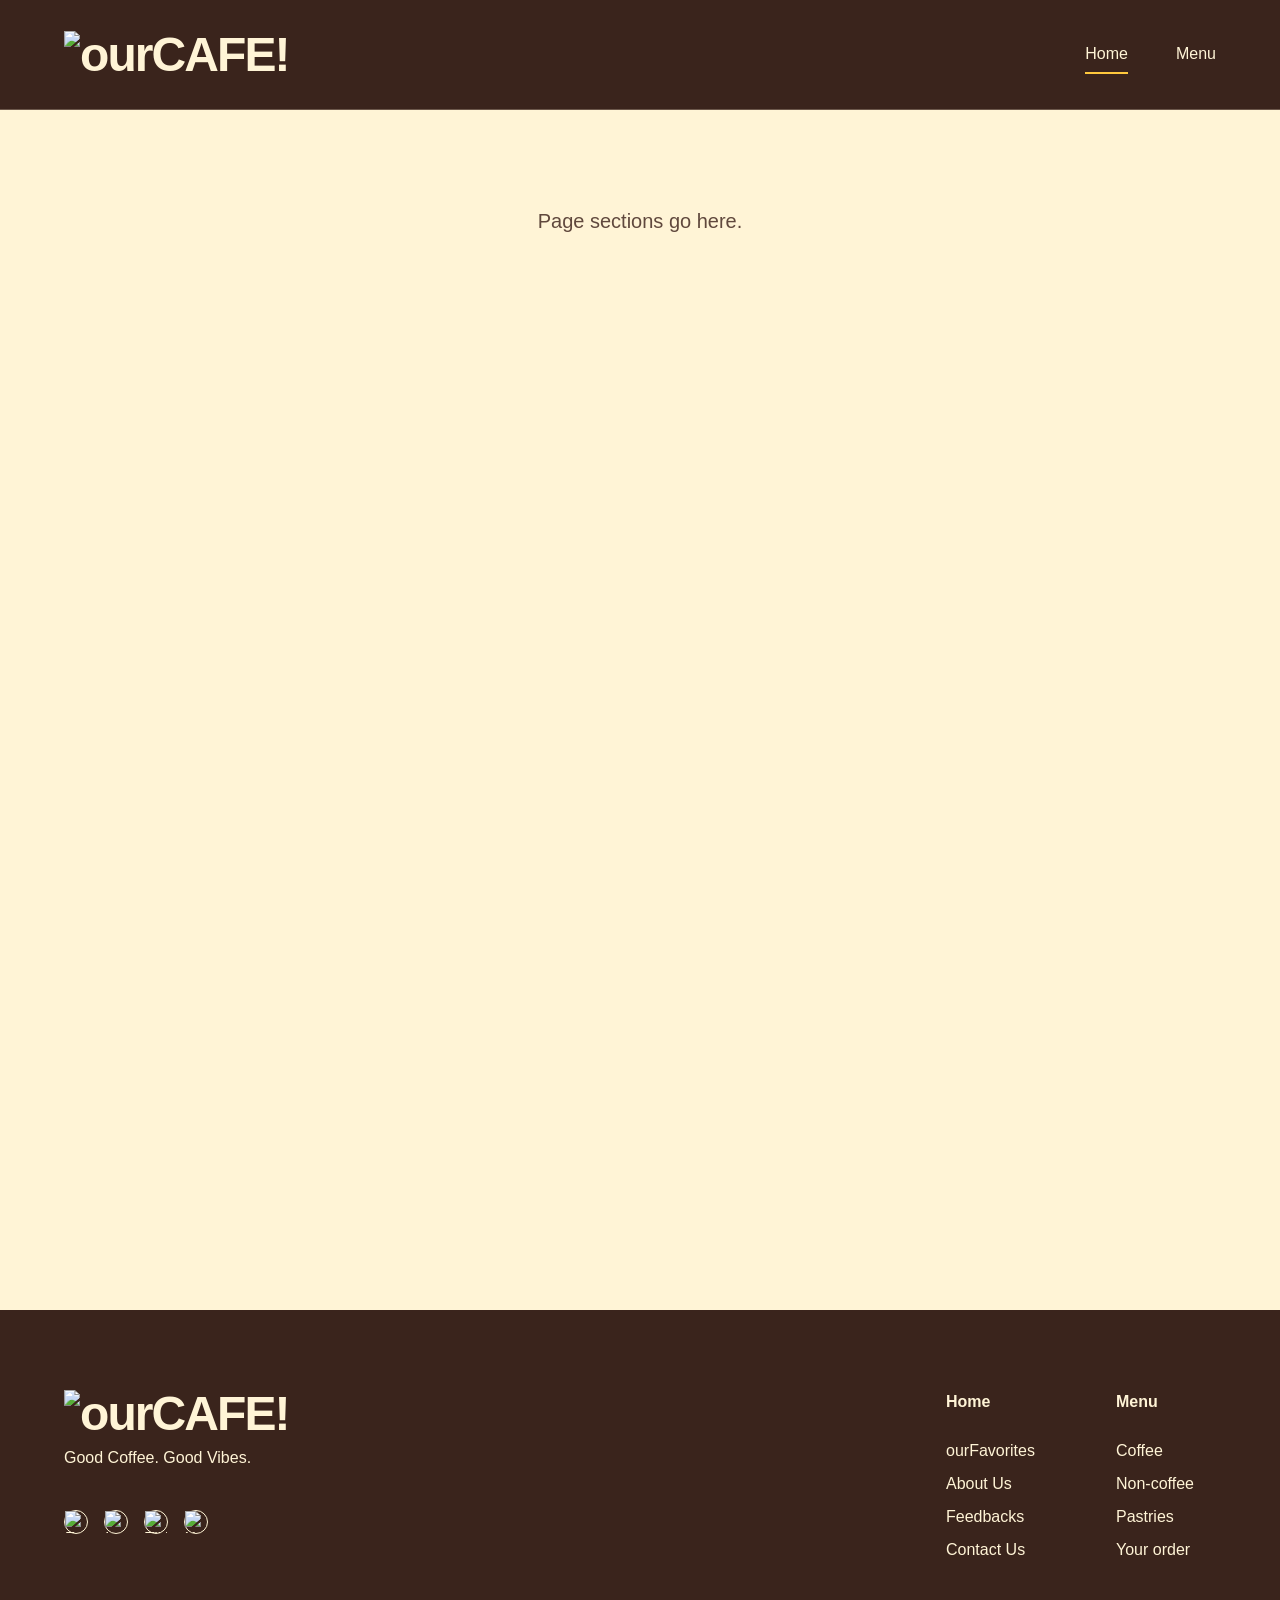
==== index.html @ f20ddda5 "added header and footer layout w styling & script" ====
<!DOCTYPE html>
<html lang="en">
<head>
  <meta charset="UTF-8">
  <meta name="viewport" content="width=device-width, initial-scale=1">
  <meta name="description" content="ourCAFE! is a cheerful neighborhood café serving good coffee, good food, and good vibes.">
  <title>Home | ourCAFE!</title>
  <link rel="stylesheet" href="style.css">
</head>
<body class="home-page" onscroll="updateHeader()">

  <!-- ---------- HEADER ---------- -->
  <header class="header" id="siteHeader">

    <a href="index.html" class="logo">
      <img src="" alt="ourCAFE!" class="logo-img">
    </a>

    <!-- NAVBAR MOBILE VIEW: hamburger toggle (script.js). -->
    <button type="button" class="nav-toggle" id="menuToggle" aria-label="Open navigation" aria-expanded="false" onclick="toggleMenu()">
      <span></span><span></span><span></span>
    </button>

    <nav class="nav" id="mainNav" aria-label="Main">
      <a href="index.html" class="active">Home</a>
      <a href="menu.html">Menu</a>
    </nav>

  </header>

  <main id="mainContent">

    <!-- ---------- PAGE SECTIONS (in order) ----------
         #hero, #favorites, #about, #feedbacks, #contact -->
         
    <section class="main-placeholder">
      <p>Page sections go here.</p>
    </section>

  </main>

  <!-- ---------- FOOTER ---------- -->
  <footer class="footer" id="siteFooter">

    <div class="footer-top">

      <div class="footer-info">
        <a href="index.html" class="logo">
          <img src="" alt="ourCAFE!" class="logo-img footer-logo-img">
        </a>
        <p class="tagline">Good Coffee. Good Vibes.</p>

        <div class="social">
          <a href="#" class="social-icon" aria-label="Facebook"><img src="" alt="Facebook"></a>
          <a href="#" class="social-icon" aria-label="Instagram"><img src="" alt="Instagram"></a>
          <a href="#" class="social-icon" aria-label="TikTok"><img src="" alt="TikTok"></a>
          <a href="#" class="social-icon" aria-label="X"><img src="" alt="X (Twitter)"></a>
        </div>
      </div>

      <nav class="footer-links" aria-label="Footer">

        <div class="footer-col">
          <h4>Home</h4>
          <a href="index.html#favorites">ourFavorites</a>
          <a href="index.html#about">About Us</a>
          <a href="index.html#feedbacks">Feedbacks</a>
          <a href="index.html#contact">Contact Us</a>
        </div>

        <div class="footer-col">
          <h4>Menu</h4>
          <a href="menu.html">Coffee</a>
          <a href="menu.html">Non-coffee</a>
          <a href="menu.html">Pastries</a>
          <a href="menu.html">Your order</a>
        </div>

      </nav>

    </div>

  </footer>

  <!-- script.js -->
  <script src="script.js"></script>

</body>
</html>
---- style.css ----
/* =========================================================
   ourCAFE! — style.css 
   1. Brand variables  2. Base  3. Header  4. Footer
   5. Responsive
   ========================================================= */

/* ---------- 1. BRAND VARIABLES ---------- */
:root {
  /* Colors */
  --brown: #3a241c;          
  --yellow: #ffc83d;         
  --cream: #fff4d6;          
  --warm-brown: #60483d;
  --muted-brown: #8a6f60;
  --white: #ffffff;

  /* Typography */
  --font-display: "Poppins", "Segoe UI", Arial, sans-serif;
  --font-body: "DM Sans", "Segoe UI", Arial, sans-serif;

  /* Spacing scale */
  --space-1: 8px;
  --space-2: 16px;
  --space-3: 24px;
  --space-4: 32px;
  --space-6: 48px;
  --space-8: 64px;
  --space-10: 80px;
  --space-12: 96px;

  --page-pad: var(--space-8);
}

/* ---------- 2. BASE ---------- */
*, *::before, *::after { box-sizing: border-box; }
html { scroll-behavior: smooth; }

body {
  margin: 0;
  font-family: var(--font-body);
  color: var(--brown);
  background: var(--brown);
  line-height: 1.5;
}
img { display: block; max-width: 100%; }
a { color: inherit; }
h1, h2, h3, h4, p { margin: 0; }
:focus-visible { outline: 3px solid var(--yellow); outline-offset: 3px; }

/* temporary placeholder thiz ! */
.main-placeholder {
  min-height: 1200px;
  padding: var(--space-12) var(--page-pad);
  background: var(--cream);
  text-align: center;
  color: var(--warm-brown);
  font-size: 20px;
}

/* logo */
.logo { display: inline-block; text-decoration: none; }
.logo-img {
  height: 48px;
  width: auto;
  font-family: var(--font-display);
  font-weight: 700;
  font-size: 48px;
  line-height: 1;
  letter-spacing: -0.04em;
  color: var(--cream);
}

/* social icons */
.social { display: flex; gap: var(--space-2); }
.social-icon {
  display: inline-flex;
  width: 24px;
  height: 24px;
  border: 1.5px solid currentColor;     /* devb note: placeholder ring, ireremove after icons are added */
  border-radius: 50%;
  transition: transform 0.15s ease;
}
.social-icon img { width: 100%; height: 100%; object-fit: contain; }
.social-icon:hover { transform: translateY(-3px); }

/* ---------- 3. HEADER ---------- */
.header {
  position: sticky;
  top: 0;
  z-index: 50;
  display: flex;
  align-items: center;
  justify-content: space-between;
  min-height: 110px;
  padding: 0 var(--page-pad);
  background: var(--brown);
  border-bottom: 1px solid rgba(255, 244, 214, 0.25);
  transition: box-shadow 0.25s ease, padding 0.25s ease;
}

.nav { display: flex; gap: var(--space-6); }
.nav a {
  font-weight: 500;
  font-size: 16px;
  text-decoration: none;
  color: var(--cream);
  padding: 6px 0;
  border-bottom: 2px solid transparent;
  transition: border-color 0.15s ease, color 0.15s ease;
}
.nav a:hover { color: var(--yellow); }
.nav a.active { border-bottom-color: var(--yellow); }

.nav-toggle {
  display: none;
  flex-direction: column;
  align-items: center;
  justify-content: center;
  gap: 6px;
  width: 44px;
  height: 44px;
  padding: 0;
  background: none;
  border: 0;
  color: var(--yellow);
  font-size: 26px;
  cursor: pointer;
}
.nav-toggle span { display: block; width: 30px; height: 3px; border-radius: 3px; background: var(--yellow); }

/* ---------- 4. FOOTER ---------- */
.footer {
  background: var(--brown);
  color: var(--cream);
  padding: var(--space-10) var(--page-pad) 144px;
}
.footer-top { display: flex; justify-content: space-between; gap: var(--space-6); }

.footer-info { display: flex; flex-direction: column; gap: var(--space-1); }
.footer-logo-img { height: 48px; }
.tagline { font-size: 16px; }
.footer-info .social { margin-top: var(--space-4); color: var(--cream); }

.footer-links { display: flex; gap: 70px; }
.footer-col { display: flex; flex-direction: column; gap: 9px; min-width: 100px; max-width: 130px; }
.footer-col h4 { font-weight: 700; font-size: 16px; margin-bottom: var(--space-2); }
.footer-col a { font-weight: 500; font-size: 16px; text-decoration: none; }
.footer-col a:hover { color: var(--yellow); }

/* ---------- 5. RESPONSIVE ---------- */
@media (min-width: 901px) { 
  .nav { display: flex !important; }
}

@media (max-width: 1100px) {
  :root { --page-pad: var(--space-6); }
}

@media (max-width: 900px) {
  :root { --page-pad: 24px; }

  .header { min-height: 108px; }
  .logo-img { font-size: 44px; height: 44px; }
  .nav-toggle { display: flex; }
  .nav {
    display: none;
    position: absolute;
    top: 100%;
    left: 0;
    right: 0;
    flex-direction: column;
    gap: 0;
    background: var(--brown);
    border-top: 1px solid rgba(255, 244, 214, 0.2);
    padding: var(--space-1) var(--page-pad) var(--space-2);
    box-shadow: 0 18px 24px rgba(0, 0, 0, 0.35);
  }
  .nav a { padding: 14px 0; font-size: 18px; border-bottom: 1px solid rgba(255, 244, 214, 0.12); }
  .nav a.active { border-bottom-color: var(--yellow); }

  .footer { padding: var(--space-8) var(--page-pad) var(--space-12); }
  .footer-top { flex-direction: column; gap: var(--space-4); }
  .footer-logo-img { height: 32px; font-size: 32px; }
  .footer-info .social { margin-top: var(--space-3); }
  .footer-links { flex-direction: column; gap: 28px; }
  .footer-col { max-width: none; }
}
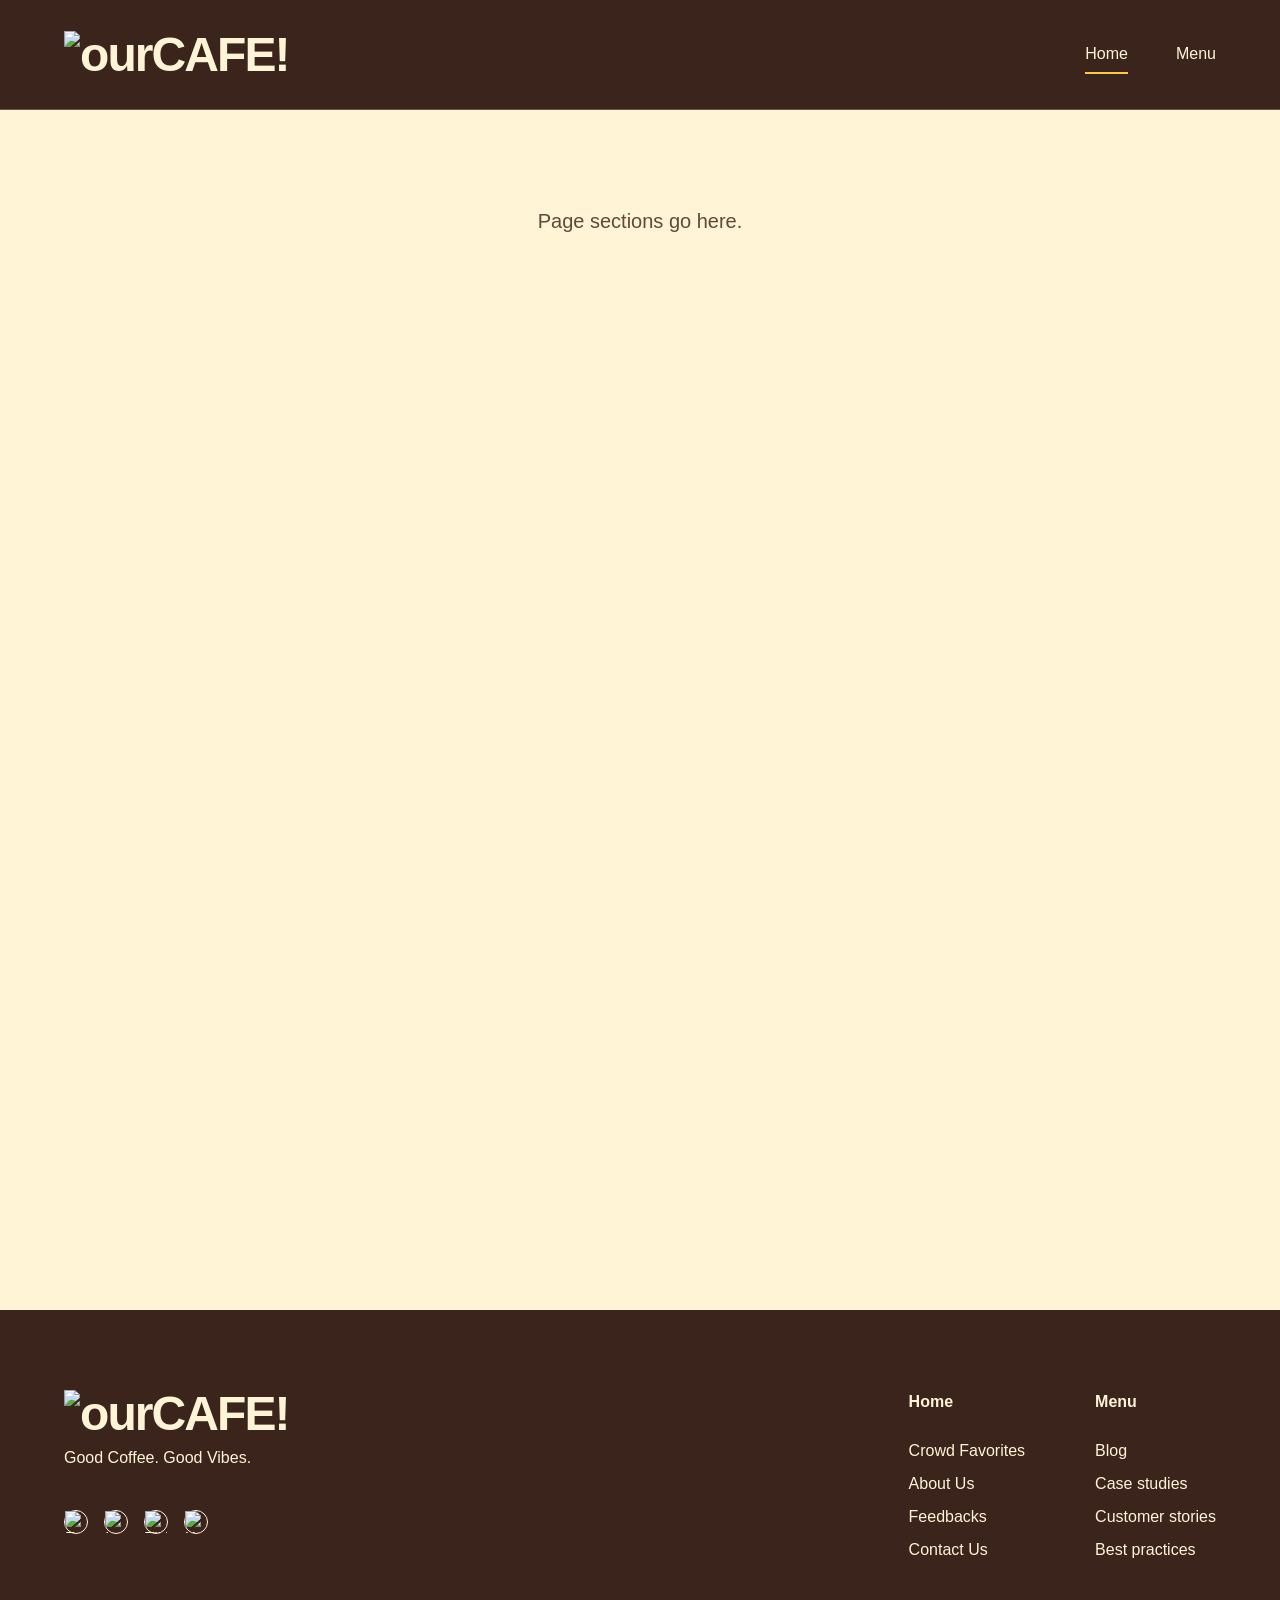
==== commit 38b1eb04: "updated the footer" ====
--- a/index.html
+++ b/index.html
@@ -62,7 +62,7 @@
 
         <div class="footer-col">
           <h4>Home</h4>
-          <a href="index.html#favorites">ourFavorites</a>
+          <a href="index.html#favorites">Crowd Favorites</a>
           <a href="index.html#about">About Us</a>
           <a href="index.html#feedbacks">Feedbacks</a>
           <a href="index.html#contact">Contact Us</a>
@@ -70,10 +70,10 @@
 
         <div class="footer-col">
           <h4>Menu</h4>
-          <a href="menu.html">Coffee</a>
-          <a href="menu.html">Non-coffee</a>
-          <a href="menu.html">Pastries</a>
-          <a href="menu.html">Your order</a>
+          <a href="menu.html">Blog</a>
+          <a href="menu.html">Case studies</a>
+          <a href="menu.html">Customer stories</a>
+          <a href="menu.html">Best practices</a>
         </div>
 
       </nav>
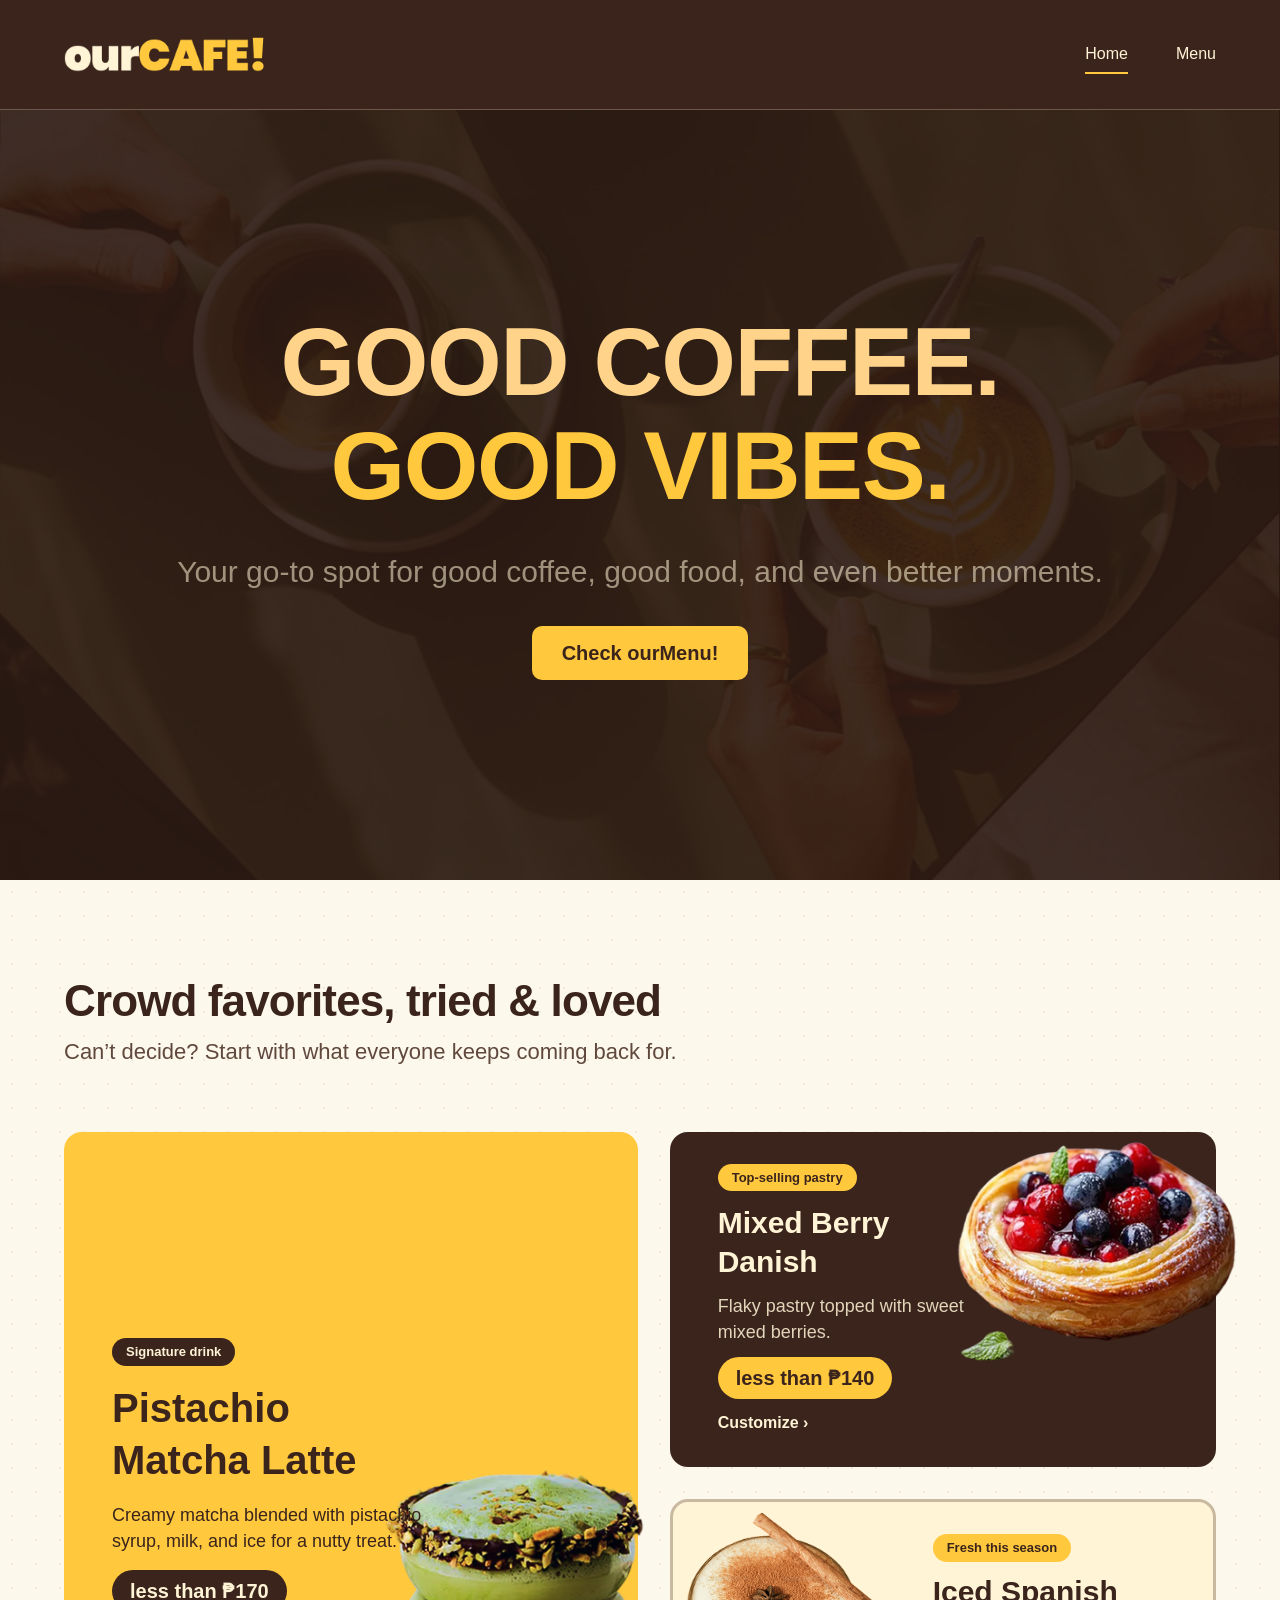
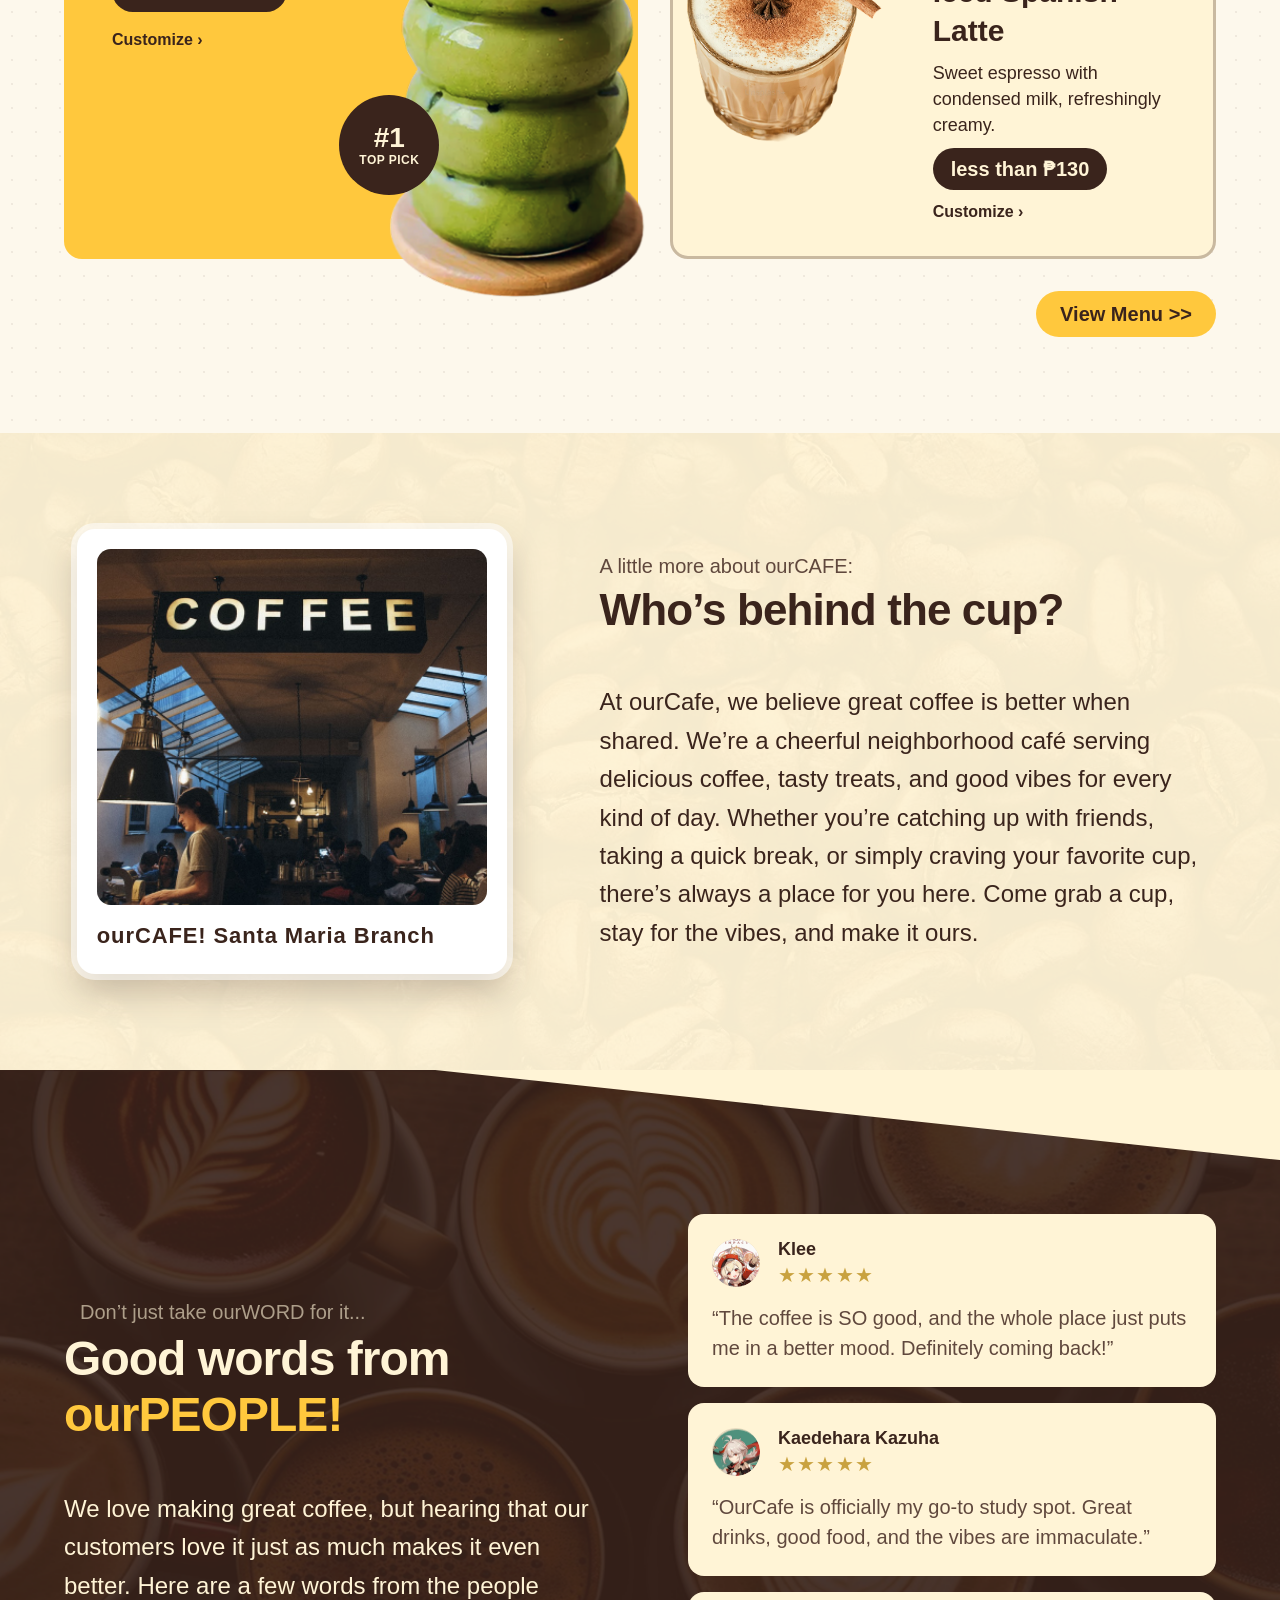
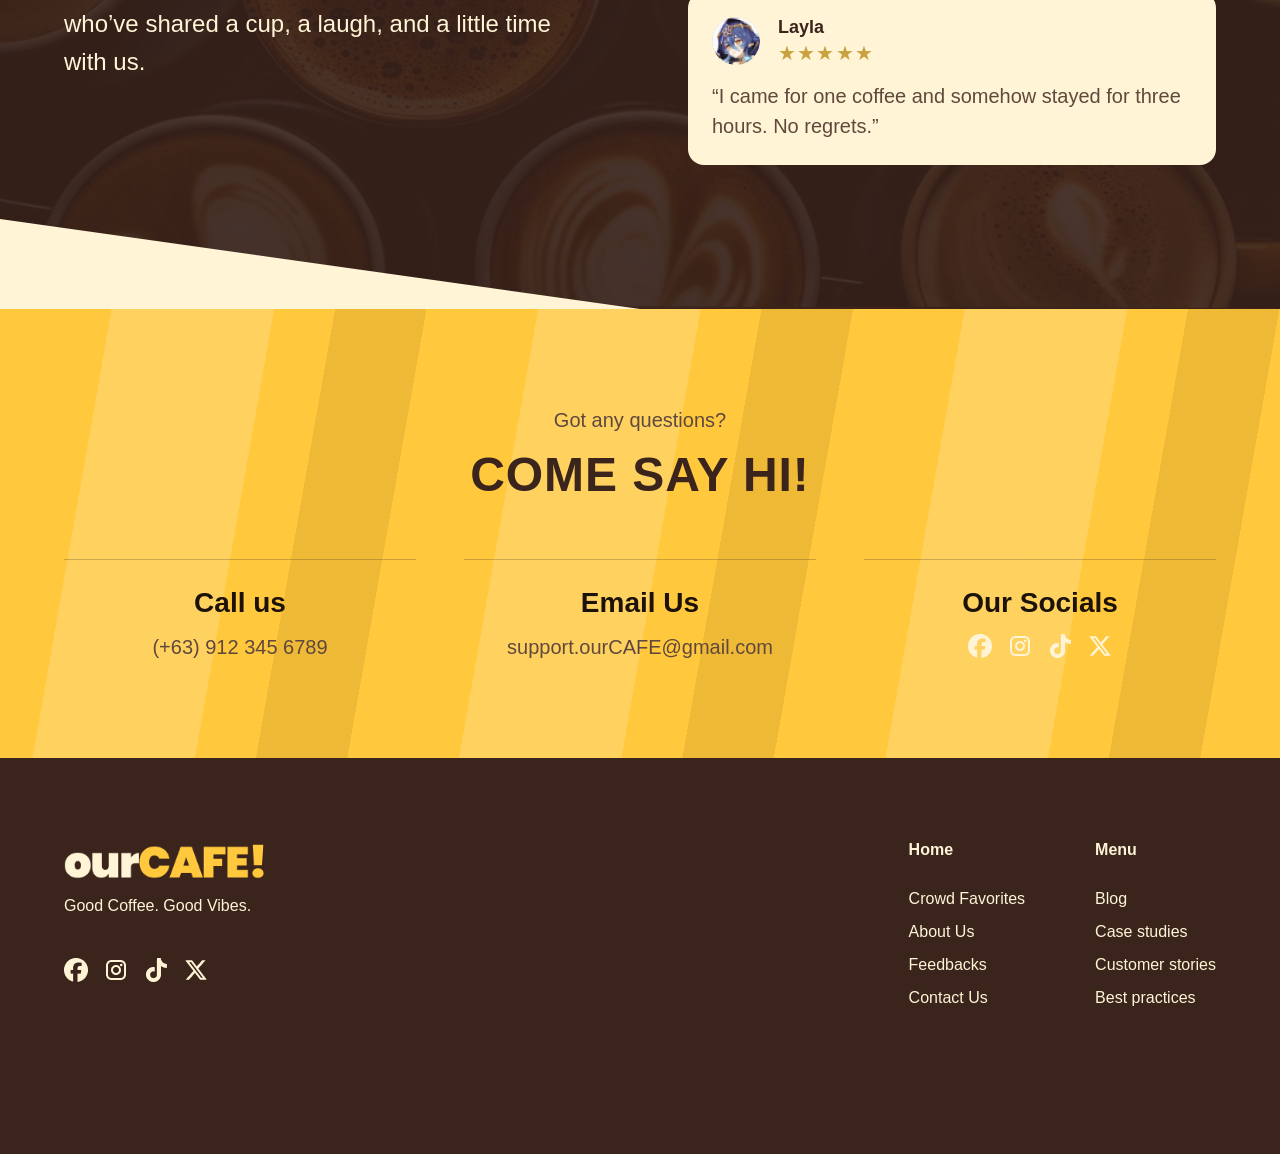
==== commit 929b4057: "homepage added" ====
--- a/index.html
+++ b/index.html
@@ -13,7 +13,7 @@
   <header class="header" id="siteHeader">
 
     <a href="index.html" class="logo">
-      <img src="" alt="ourCAFE!" class="logo-img">
+      <img src="assets/ourCafe_logo.png" alt="ourCAFE!" class="logo-img">
     </a>
 
     <!-- NAVBAR MOBILE VIEW: hamburger toggle (script.js). -->
@@ -30,11 +30,186 @@
 
   <main id="mainContent">
 
-    <!-- ---------- PAGE SECTIONS (in order) ----------
-         #hero, #favorites, #about, #feedbacks, #contact -->
-         
-    <section class="main-placeholder">
-      <p>Page sections go here.</p>
+    <!-- ---------- HERO ---------- -->
+    <section class="home-hero" id="hero">
+
+      <img src="assets/hero_bg.png" alt="hero section background" class="section-bg hero-bg">
+
+      <h1 class="home-hero-title">
+        <span class="hero-line-1">Good Coffee.</span>
+        <span class="hero-line-2">Good Vibes.</span>
+      </h1>
+      <p class="home-tagline">Your go-to spot for good coffee, good food, and even better moments.</p>
+      <a href="menu.html" class="book-btn" id="heroCta">Check ourMenu!</a>
+
+    </section>
+
+    <!-- ---------- CROWD FAVORITES ---------- -->
+    <section class="favorites" id="favorites">
+
+      <header class="section-head">
+        <h2 class="section-title">Crowd favorites, tried &amp; loved</h2>
+        <p class="section-sub">Can’t decide? Start with what everyone keeps coming back for.</p>
+      </header>
+
+      <div class="fav-grid">
+
+        <!-- Featured -->
+        <article class="fav-card fav-feature" id="card-pistachio" onmouseover="showFavorite('pistachio')" onmouseout="hideFavorite('pistachio')">
+          <div class="fav-text">
+            <span class="tag tag-dark">Signature drink</span>
+            <h3 class="fav-name">Pistachio Matcha Latte</h3>
+            <p class="fav-desc">Creamy matcha blended with pistachio syrup, milk, and ice for a nutty treat.</p>
+            <span class="price-pill price-dark">less than ₱170</span>
+            <button type="button" class="customize-btn" id="customize-pistachio" onclick="customizeItem('pistachio')">Customize ›</button>
+            <p class="fav-options" id="options-pistachio">Pick your size, sweetness, and add-ons when you order.</p>
+          </div>
+          <img src="assets/matcha_fave.png" alt="Pistachio Matcha Latte" class="fav-img" id="img-pistachio">
+          <div class="top-pick" aria-label="Number one top pick"><strong>#1</strong><span>TOP PICK</span></div>
+        </article>
+
+        <div class="fav-stack">
+
+          <article class="fav-card fav-dark" id="card-danish" onmouseover="showFavorite('danish')" onmouseout="hideFavorite('danish')">
+            <div class="fav-text">
+              <span class="tag tag-yellow">Top-selling pastry</span>
+              <h3 class="fav-name">Mixed Berry Danish</h3>
+              <p class="fav-desc">Flaky pastry topped with sweet mixed berries.</p>
+              <span class="price-pill price-yellow">less than ₱140</span>
+              <button type="button" class="customize-btn" id="customize-danish" onclick="customizeItem('danish')">Customize ›</button>
+              <p class="fav-options" id="options-danish">Pick your size, sweetness, and add-ons when you order.</p>
+            </div>
+            <img src="assets/berries_fave.png" alt="Mixed Berry Danish" class="fav-img" id="img-danish">
+          </article>
+
+          <article class="fav-card fav-cream" id="card-latte" onmouseover="showFavorite('latte')" onmouseout="hideFavorite('latte')">
+            <img src="assets/latte_fave.png" alt="Iced Spanish Latte" class="fav-img" id="img-latte">
+            <div class="fav-text">
+              <span class="tag tag-yellow">Fresh this season</span>
+              <h3 class="fav-name">Iced Spanish Latte</h3>
+              <p class="fav-desc">Sweet espresso with condensed milk, refreshingly creamy.</p>
+              <span class="price-pill price-dark">less than ₱130</span>
+              <button type="button" class="customize-btn" id="customize-latte" onclick="customizeItem('latte')">Customize ›</button>
+              <p class="fav-options" id="options-latte">Pick your size, sweetness, and add-ons when you order.</p>
+            </div>
+          </article>
+
+        </div>
+
+      </div>
+
+      <a href="menu.html" class="view-menu" id="viewMenu">View Menu &gt;&gt;</a>
+
+    </section>
+
+    <!-- ---------- ABOUT ---------- -->
+    <section class="home-about" id="about">
+
+      <img src="assets/about_bg.png" alt="" class="section-bg about-bg">
+
+      <div class="about-inner">
+
+        <figure class="branch-card">
+          <img src="assets/cafe_photo.png" alt="Inside the ourCAFE! Santa Maria branch" class="branch-img">
+          <figcaption class="branch-caption">ourCAFE! Santa Maria Branch</figcaption>
+        </figure>
+
+        <article class="about-text">
+          <p class="eyebrow">A little more about ourCAFE:</p>
+          <h2 class="section-title">Who’s behind the cup?</h2>
+          <p class="about-copy">At ourCafe, we believe great coffee is better when shared. We’re a cheerful neighborhood café serving delicious coffee, tasty treats, and good vibes for every kind of day. Whether you’re catching up with friends, taking a quick break, or simply craving your favorite cup, there’s always a place for you here. Come grab a cup, stay for the vibes, and make it ours.</p>
+        </article>
+
+      </div>
+
+    </section>
+
+    <!-- ---------- TESTIMONIALS ---------- -->
+    <section class="testimonials" id="feedbacks">
+
+      <img src="assets/reviews_bg.png" alt="" class="section-bg reviews-bg">
+
+      <div class="reviews-inner">
+
+        <header class="reviews-intro">
+          <p class="eyebrow light">Don’t just take ourWORD for it...</p>
+          <h2 class="section-title light">Good words from <span class="accent">ourPEOPLE!</span></h2>
+          <p class="reviews-copy">We love making great coffee, but hearing that our customers love it just as much makes it even better. Here are a few words from the people who’ve shared a cup, a laugh, and a little time with us.</p>
+        </header>
+
+        <div class="review-grid" id="reviewList">
+
+          <article class="review" id="review-klee" onmouseover="highlightReview('review-klee')" onmouseout="resetReview('review-klee')">
+            <header>
+              <img src="assets/Klee_profile.png" alt="Klee" class="avatar">
+              <div>
+                <strong>Klee</strong>
+                <span class="stars" aria-label="5 out of 5 stars">★★★★★</span>
+              </div>
+            </header>
+            <p>“The coffee is SO good, and the whole place just puts me in a better mood. Definitely coming back!”</p>
+          </article>
+
+          <article class="review" id="review-kazuha" onmouseover="highlightReview('review-kazuha')" onmouseout="resetReview('review-kazuha')">
+            <header>
+              <img src="assets/Kazuha_profile.png" alt="Kaedehara Kazuha" class="avatar">
+              <div>
+                <strong>Kaedehara Kazuha</strong>
+                <span class="stars" aria-label="5 out of 5 stars">★★★★★</span>
+              </div>
+            </header>
+            <p>“OurCafe is officially my go-to study spot. Great drinks, good food, and the vibes are immaculate.”</p>
+          </article>
+
+          <article class="review" id="review-layla" onmouseover="highlightReview('review-layla')" onmouseout="resetReview('review-layla')">
+            <header>
+              <img src="assets/Layla_profile.png" alt="Layla" class="avatar">
+              <div>
+                <strong>Layla</strong>
+                <span class="stars" aria-label="5 out of 5 stars">★★★★★</span>
+              </div>
+            </header>
+            <p>“I came for one coffee and somehow stayed for three hours. No regrets.”</p>
+          </article>
+
+        </div>
+
+      </div>
+
+    </section>
+
+    <!-- ---------- CONTACT ---------- -->
+    <section class="contact" id="contact">
+
+      <header class="section-head center">
+        <p class="eyebrow">Got any questions?</p>
+        <h2 class="contact-title">COME SAY HI!</h2>
+      </header>
+
+      <div class="contact-grid">
+
+        <article class="contact-item">
+          <h3>Call us</h3>
+          <p><a href="tel:+639123456789">(+63) 912 345 6789</a></p>
+        </article>
+
+        <article class="contact-item">
+          <h3>Email Us</h3>
+          <p><a href="mailto:support.ourCAFE@gmail.com">support.ourCAFE@gmail.com</a></p>
+        </article>
+
+        <article class="contact-item">
+          <h3>Our Socials</h3>
+          <div class="social">
+            <a href="#" class="social-icon" aria-label="Facebook"><img src="assets/facebook_logo.png" alt="Facebook"></a>
+            <a href="#" class="social-icon" aria-label="Instagram"><img src="assets/instagram_logo.png" alt="Instagram"></a>
+            <a href="#" class="social-icon" aria-label="TikTok"><img src="assets/tiktok_logo.png" alt="TikTok"></a>
+            <a href="#" class="social-icon" aria-label="X"><img src="assets/twitter_logo.png" alt="X (Twitter)"></a>
+          </div>
+        </article>
+
+      </div>
+
     </section>
 
   </main>
@@ -46,15 +221,15 @@
 
       <div class="footer-info">
         <a href="index.html" class="logo">
-          <img src="" alt="ourCAFE!" class="logo-img footer-logo-img">
+          <img src="assets/ourCafe_logo.png" alt="ourCAFE!" class="logo-img footer-logo-img">
         </a>
         <p class="tagline">Good Coffee. Good Vibes.</p>
 
         <div class="social">
-          <a href="#" class="social-icon" aria-label="Facebook"><img src="" alt="Facebook"></a>
-          <a href="#" class="social-icon" aria-label="Instagram"><img src="" alt="Instagram"></a>
-          <a href="#" class="social-icon" aria-label="TikTok"><img src="" alt="TikTok"></a>
-          <a href="#" class="social-icon" aria-label="X"><img src="" alt="X (Twitter)"></a>
+          <a href="#" class="social-icon" aria-label="Facebook"><img src="assets/facebook_logo.png" alt="Facebook"></a>
+            <a href="#" class="social-icon" aria-label="Instagram"><img src="assets/instagram_logo.png" alt="Instagram"></a>
+            <a href="#" class="social-icon" aria-label="TikTok"><img src="assets/tiktok_logo.png" alt="TikTok"></a>
+            <a href="#" class="social-icon" aria-label="X"><img src="assets/twitter_logo.png" alt="X (Twitter)"></a>
         </div>
       </div>
 
--- a/style.css
+++ b/style.css
@@ -1,24 +1,30 @@
-/* =========================================================
-   ourCAFE! — style.css 
-   1. Brand variables  2. Base  3. Header  4. Footer
-   5. Responsive
-   ========================================================= */
-
-/* ---------- 1. BRAND VARIABLES ---------- */
+/* ==========================================================================
+   ourCAFE! — style.css
+   1. Variables   2. Base   3. Shared   4. Header   5. Hero
+   6. Favorites   7. About   8. Testimonials   9. Contact
+   10. Footer     11. Responsive
+   ========================================================================== */
+
+
+/* ===== 1. VARIABLES ===== */
 :root {
   /* Colors */
-  --brown: #3a241c;          
-  --yellow: #ffc83d;         
-  --cream: #fff4d6;          
+  --brown: #3a241c;
+  --brown-deep: #2a1812;
   --warm-brown: #60483d;
   --muted-brown: #8a6f60;
+  --yellow: #ffc83d;
+  --peach: #ffd48a;
+  --cream: #fff4d6;
+  --taupe: #c9b9a0;
+  --gold: #c9a23f;
   --white: #ffffff;
 
-  /* Typography */
+  /* Fonts */
   --font-display: "Poppins", "Segoe UI", Arial, sans-serif;
   --font-body: "DM Sans", "Segoe UI", Arial, sans-serif;
 
-  /* Spacing scale */
+  /* Spacing */
   --space-1: 8px;
   --space-2: 16px;
   --space-3: 24px;
@@ -31,9 +37,17 @@
   --page-pad: var(--space-8);
 }
 
-/* ---------- 2. BASE ---------- */
-*, *::before, *::after { box-sizing: border-box; }
-html { scroll-behavior: smooth; }
+
+/* --------- 2. BASE ----------- */
+*,
+*::before,
+*::after {
+  box-sizing: border-box;
+}
+
+html {
+  scroll-behavior: smooth;
+}
 
 body {
   margin: 0;
@@ -42,23 +56,38 @@
   background: var(--brown);
   line-height: 1.5;
 }
-img { display: block; max-width: 100%; }
-a { color: inherit; }
-h1, h2, h3, h4, p { margin: 0; }
-:focus-visible { outline: 3px solid var(--yellow); outline-offset: 3px; }
-
-/* temporary placeholder thiz ! */
-.main-placeholder {
-  min-height: 1200px;
-  padding: var(--space-12) var(--page-pad);
-  background: var(--cream);
-  text-align: center;
-  color: var(--warm-brown);
-  font-size: 20px;
-}
-
-/* logo */
-.logo { display: inline-block; text-decoration: none; }
+
+img {
+  display: block;
+  max-width: 100%;
+}
+
+a {
+  color: inherit;
+}
+
+h1,
+h2,
+h3,
+h4,
+p {
+  margin: 0;
+}
+
+:focus-visible {
+  outline: 3px solid var(--yellow);
+  outline-offset: 3px;
+}
+
+
+/* -------- 3. SHARED ------------ */
+
+/* Logo */
+.logo {
+  display: inline-block;
+  text-decoration: none;
+}
+
 .logo-img {
   height: 48px;
   width: auto;
@@ -70,20 +99,78 @@
   color: var(--cream);
 }
 
-/* social icons */
-.social { display: flex; gap: var(--space-2); }
+/* Social icons */
+.social {
+  display: flex;
+  gap: var(--space-2);
+}
+
 .social-icon {
   display: inline-flex;
   width: 24px;
   height: 24px;
-  border: 1.5px solid currentColor;     /* devb note: placeholder ring, ireremove after icons are added */
   border-radius: 50%;
   transition: transform 0.15s ease;
 }
-.social-icon img { width: 100%; height: 100%; object-fit: contain; }
-.social-icon:hover { transform: translateY(-3px); }
-
-/* ---------- 3. HEADER ---------- */
+
+.social-icon img {
+  width: 100%;
+  height: 100%;
+  object-fit: contain;
+}
+
+.social-icon:hover {
+  transform: translateY(-3px);
+}
+
+/* Headings */
+.section-title {
+  font-family: var(--font-display);
+  font-weight: 700;
+  font-size: clamp(32px, 4vw, 48px);
+  line-height: 1.15;
+  letter-spacing: -0.02em;
+  color: var(--brown);
+}
+
+.section-title.light {
+  color: var(--cream);
+}
+
+.accent {
+  color: var(--yellow);
+}
+
+.eyebrow {
+  font-size: 20px;
+  color: var(--warm-brown);
+  margin-bottom: 4px;
+}
+
+.eyebrow.light {
+  color: rgba(255, 244, 214, 0.6);
+}
+
+.section-head.center {
+  text-align: center;
+}
+
+
+.section-bg {
+  position: absolute;
+  inset: 0;
+  z-index: -2;
+  width: 100%;
+  height: 100%;
+  object-fit: cover;
+}
+
+.section-bg[src=""] {
+  display: none;
+}
+
+
+/* --------- 4. HEADER --------- */
 .header {
   position: sticky;
   top: 0;
@@ -98,7 +185,11 @@
   transition: box-shadow 0.25s ease, padding 0.25s ease;
 }
 
-.nav { display: flex; gap: var(--space-6); }
+.nav {
+  display: flex;
+  gap: var(--space-6);
+}
+
 .nav a {
   font-weight: 500;
   font-size: 16px;
@@ -108,9 +199,16 @@
   border-bottom: 2px solid transparent;
   transition: border-color 0.15s ease, color 0.15s ease;
 }
-.nav a:hover { color: var(--yellow); }
-.nav a.active { border-bottom-color: var(--yellow); }
-
+
+.nav a:hover {
+  color: var(--yellow);
+}
+
+.nav a.active {
+  border-bottom-color: var(--yellow);
+}
+
+/* Hamburger button (mobile) */
 .nav-toggle {
   display: none;
   flex-direction: column;
@@ -126,42 +224,711 @@
   font-size: 26px;
   cursor: pointer;
 }
-.nav-toggle span { display: block; width: 30px; height: 3px; border-radius: 3px; background: var(--yellow); }
-
-/* ---------- 4. FOOTER ---------- */
+
+.nav-toggle span {
+  display: block;
+  width: 30px;
+  height: 3px;
+  border-radius: 3px;
+  background: var(--yellow);
+}
+
+
+/* ------- 5. HERO -------- */
+.home-hero {
+  position: relative;
+  isolation: isolate;
+  min-height: 770px;
+  display: flex;
+  flex-direction: column;
+  align-items: center;
+  justify-content: center;
+  gap: var(--space-4);
+  padding: var(--space-12) var(--page-pad);
+  text-align: center;
+  background: var(--brown-deep);
+}
+
+.hero-bg {
+  opacity: 0.45;
+}
+
+.home-hero-title {
+  font-family: var(--font-display);
+  font-weight: 700;
+  font-size: clamp(48px, 7.6vw, 96px);
+  line-height: 1.08;
+  text-transform: uppercase;
+  letter-spacing: -0.015em;
+}
+
+.home-hero-title span {
+  display: block;
+}
+
+.hero-line-1 {
+  color: var(--peach);
+}
+
+.hero-line-2 {
+  color: var(--yellow);
+}
+
+.home-tagline {
+  max-width: 1100px;
+  font-size: clamp(18px, 2.35vw, 30px);
+  color: rgba(255, 244, 214, 0.55);
+}
+
+.book-btn {
+  display: inline-block;
+  background: var(--yellow);
+  color: var(--brown);
+  font-weight: 700;
+  font-size: 20px;
+  text-decoration: none;
+  padding: 12px 30px;
+  border-radius: 10px;
+  transition: transform 0.15s ease, background-color 0.15s ease;
+}
+
+.book-btn:hover {
+  background: #ffd35f;
+  transform: translateY(-2px);
+}
+
+
+/* -------- 6. CROWD FAVORITES -------- */
+
+.favorites {
+  background-color: #fdf8ec;
+  background-image: radial-gradient(rgba(58, 36, 28, 0.07) 1.5px, transparent 1.5px);
+  background-size: 24px 24px;
+  padding: var(--space-12) var(--page-pad);
+  overflow: visible;
+}
+
+.favorites .section-title {
+  font-size: clamp(30px, 3.6vw, 44px);
+}
+
+.section-sub {
+  margin-top: var(--space-1);
+  font-size: 22px;
+  color: var(--warm-brown);
+}
+
+/* Layout */
+.fav-grid {
+  display: grid;
+  grid-template-columns: 1.05fr 1fr;
+  gap: var(--space-4);
+  align-items: stretch;
+  margin-top: var(--space-8);
+}
+
+.fav-stack {
+  display: flex;
+  flex-direction: column;
+  gap: var(--space-4);
+}
+
+/* Shared card styles */
+.fav-card {
+  position: relative;
+  border-radius: 18px;
+  padding: var(--space-6) var(--space-6);
+  transition: transform 0.25s ease, box-shadow 0.25s ease;
+  overflow: visible;
+}
+
+.fav-text {
+  position: relative;
+  z-index: 2;
+  display: flex;
+  flex-direction: column;
+  align-items: flex-start;
+  gap: var(--space-2);
+}
+
+.fav-name {
+  font-family: var(--font-display);
+  font-weight: 600;
+  line-height: 1.3;
+}
+
+.fav-desc {
+  font-size: 18px;
+  line-height: 1.45;
+}
+
+/* Matcha */
+.fav-feature {
+  position: relative;
+  background: var(--yellow);
+  color: var(--brown);
+  min-height: 460px;
+  display: flex;
+  align-items: center;
+  overflow: visible;
+}
+
+.fav-feature .fav-text {
+  max-width: 310px;
+}
+
+.fav-feature .fav-name {
+  font-size: 40px;
+}
+
+.fav-feature .fav-img {
+  right: -50px;
+  bottom: -40px;
+  top: auto;
+  left: auto;
+  transform: none;
+  width: 340px;
+  height: 520px;
+}
+
+/* Beggies */
+.fav-dark {
+  position: relative;
+  background: var(--brown);
+  color: var(--cream);
+  min-height: 220px;
+  padding: var(--space-4) var(--space-6);
+  overflow: visible;
+}
+
+.fav-dark .fav-text {
+  max-width: 270px;
+  gap: 12px;
+}
+
+.fav-dark .fav-name {
+  font-size: 30px;
+}
+
+.fav-dark .fav-desc {
+  color: rgba(255, 244, 214, 0.85);
+}
+
+.fav-dark .fav-img {
+  position: absolute;
+  top: -30px;
+  right: -40px;
+  bottom: auto;
+  left: auto;
+  transform: none;
+  width: 320px;
+  height: 280px;
+}
+
+/* Spanish latte */
+.fav-cream {
+  position: relative;
+  background: var(--cream);
+  color: var(--brown);
+  border: 3px solid var(--taupe);
+  min-height: 220px;
+  padding: var(--space-4) var(--space-4) var(--space-4) 260px;
+  display: flex;
+  align-items: center;
+  justify-content: flex-start;
+  overflow: visible;
+}
+
+.fav-cream .fav-text {
+  width: 100%;
+  gap: 10px;
+}
+
+.fav-cream .fav-name {
+  font-size: 30px;
+}
+
+.fav-cream .fav-img {
+  position: absolute;
+  left: -40px;
+  top: -25px;
+  bottom: auto;
+  right: auto;
+  transform: none;
+  width: 290px;
+  height: 300px;
+}
+
+/* Product photo base */
+.fav-img {
+  position: absolute;
+  z-index: 1;
+  object-fit: contain;
+  transition: transform 0.3s ease;
+  background: transparent !important;
+  border-radius: 0;
+}
+
+/* Tags */
+.tag {
+  display: inline-block;
+  font-weight: 700;
+  font-size: 13px;
+  padding: 4px 14px;
+  border-radius: 999px;
+}
+
+.tag-dark {
+  background: var(--brown);
+  color: var(--cream);
+}
+
+.tag-yellow {
+  background: var(--yellow);
+  color: var(--brown);
+}
+
+/* Price pills */
+.price-pill {
+  display: inline-block;
+  font-weight: 700;
+  font-size: 20px;
+  padding: 6px 18px;
+  border-radius: 999px;
+}
+
+.price-dark {
+  background: var(--brown);
+  color: var(--cream);
+}
+
+.price-yellow {
+  background: var(--yellow);
+  color: var(--brown);
+}
+
+/* Button (customize) */
+.customize-btn {
+  background: none;
+  border: 0;
+  padding: 0;
+  font: inherit;
+  font-weight: 700;
+  font-size: 16px;
+  color: inherit;
+  cursor: pointer;
+}
+
+.customize-btn:hover {
+  text-decoration: underline;
+}
+
+.fav-options {
+  display: none;
+  font-size: 15px;
+  padding: 10px 14px;
+  border-radius: 10px;
+  background: rgba(255, 255, 255, 0.45);
+  color: inherit;
+}
+
+.fav-dark .fav-options {
+  background: rgba(255, 244, 214, 0.12);
+}
+
+/* badge (#1) */
+.top-pick {
+  position: absolute;
+  z-index: 3;
+  left: 48%;
+  bottom: 64px;
+  width: 100px;
+  height: 100px;
+  display: grid;
+  place-content: center;
+  text-align: center;
+  border-radius: 50%;
+  background: var(--brown);
+  color: var(--cream);
+  line-height: 1.1;
+}
+
+.top-pick strong {
+  font-family: var(--font-display);
+  font-size: 28px;
+}
+
+.top-pick span {
+  font-size: 12px;
+  font-weight: 700;
+  letter-spacing: 0.04em;
+}
+
+/* Button (view menu) */
+.view-menu {
+  display: block;
+  width: fit-content;
+  margin: var(--space-4) 0 0 auto;
+  background: var(--yellow);
+  color: var(--brown);
+  font-weight: 700;
+  font-size: 20px;
+  text-decoration: none;
+  padding: 8px 24px;
+  border-radius: 999px;
+  transition: transform 0.15s ease;
+}
+
+.view-menu:hover {
+  transform: translateY(-2px);
+}
+
+
+/* ------- 7. ABOUT ---------- */
+.home-about {
+  position: relative;
+  isolation: isolate;
+  background: var(--cream);
+  padding: var(--space-12) var(--page-pad);
+}
+
+.about-bg {
+  opacity: 0.40;
+}
+
+.about-inner {
+  display: grid;
+  grid-template-columns: 0.85fr 1.15fr;
+  align-items: center;
+  gap: var(--space-10);
+  max-width: 1152px;
+  margin: 0 auto;
+}
+
+.branch-card {
+  margin: 0;
+  justify-self: center;
+  width: min(100%, 430px);
+  background: var(--white);
+  border-radius: 18px;
+  padding: 20px 20px 22px;
+  box-shadow:
+    0 0 0 6px rgba(255, 255, 255, 0.55),
+    0 18px 34px rgba(58, 36, 28, 0.25);
+}
+
+.branch-img {
+  width: 100%;
+  height: 356px;
+  object-fit: cover;
+  border-radius: 14px;
+  background: rgba(58, 36, 28, 0.1);
+}
+
+.branch-caption {
+  margin-top: 14px;
+  font-family: var(--font-display);
+  font-weight: 600;
+  font-size: 22px;
+  line-height: 1.5;
+  letter-spacing: 0.04em;
+  color: var(--brown);
+}
+
+.about-text .section-title {
+  white-space: nowrap;
+  font-size: clamp(32px, 3.5vw, 44px);
+}
+
+.about-copy {
+  margin-top: var(--space-6);
+  font-size: 24px;
+  font-weight: 500;
+  line-height: 1.6;
+  max-width: 30em;
+}
+
+
+/* --------- 8. TESTIMONIALS -------- */
+.testimonials {
+  position: relative;
+  isolation: isolate;
+  background: var(--brown);
+  padding: 144px var(--page-pad);
+}
+
+.reviews-bg {
+  opacity: 0.9;
+}
+
+/* diagonal corner (cream) */
+.testimonials::before,
+.testimonials::after {
+  content: "";
+  position: absolute;
+  z-index: -1;
+  height: 90px;
+  background: var(--cream);
+}
+
+.testimonials::before {
+  top: 0;
+  right: 0;
+  width: 66%;
+  clip-path: polygon(0 0, 100% 0, 100% 100%);
+}
+
+.testimonials::after {
+  bottom: 0;
+  left: 0;
+  width: 50%;
+  clip-path: polygon(0 0, 100% 100%, 0 100%);
+}
+
+.reviews-inner {
+  display: grid;
+  grid-template-columns: 1fr 1fr;
+  align-items: center;
+  gap: var(--space-12);
+  max-width: 1152px;
+  margin: 0 auto;
+}
+
+.reviews-intro .eyebrow {
+  margin-left: var(--space-2);
+}
+
+.reviews-copy {
+  margin-top: var(--space-6);
+  max-width: 26em;
+  font-size: 24px;
+  font-weight: 500;
+  line-height: 1.6;
+  color: var(--cream);
+}
+
+.review-grid {
+  display: flex;
+  flex-direction: column;
+  gap: var(--space-2);
+}
+
+.review {
+  background: var(--cream);
+  border-radius: 16px;
+  padding: 22px 24px 24px;
+  transition: background-color 0.2s ease, transform 0.2s ease;
+}
+
+.review header {
+  display: flex;
+  align-items: center;
+  gap: 18px;
+}
+
+.avatar {
+  width: 48px;
+  height: 48px;
+  border-radius: 50%;
+  object-fit: cover;
+  background: rgba(58, 36, 28, 0.12);
+}
+
+.review strong {
+  display: block;
+  font-weight: 700;
+  font-size: 18px;
+}
+
+.stars {
+  color: var(--gold);
+  font-size: 20px;
+  letter-spacing: 0.06em;
+  line-height: 1.2;
+}
+
+.review p {
+  margin-top: 14px;
+  font-size: 20px;
+  color: var(--warm-brown);
+}
+
+
+/* ------- 9. CONTACT ------ */
+.contact {
+  background:
+    repeating-linear-gradient(
+      100deg,
+      transparent 0 110px,
+      rgba(255, 255, 255, 0.18) 110px 270px,
+      transparent 270px 330px,
+      rgba(120, 80, 0, 0.12) 330px 420px
+    ),
+    var(--yellow);
+  padding: var(--space-12) var(--page-pad);
+  color: var(--brown);
+}
+
+.contact .eyebrow {
+  color: var(--warm-brown);
+}
+
+.contact-title {
+  font-family: var(--font-display);
+  font-weight: 700;
+  font-size: clamp(34px, 4vw, 48px);
+  letter-spacing: 0.02em;
+}
+
+.contact-grid {
+  display: grid;
+  grid-template-columns: repeat(3, 1fr);
+  gap: var(--space-6);
+  max-width: 1152px;
+  margin: var(--space-6) auto 0;
+}
+
+.contact-item {
+  text-align: center;
+  padding-top: 22px;
+  border-top: 1px solid rgba(58, 36, 28, 0.25);
+}
+
+.contact-item h3 {
+  font-weight: 700;
+  font-size: clamp(22px, 2.4vw, 28px);
+  color: #1d1209;
+}
+
+.contact-item p {
+  margin-top: var(--space-1);
+  font-size: 20px;
+  color: var(--warm-brown);
+}
+
+.contact-item a {
+  text-decoration: none;
+  word-break: break-word;
+}
+
+.contact-item a:hover {
+  text-decoration: underline;
+}
+
+.contact .social {
+  justify-content: center;
+  margin-top: 10px;
+  color: #1d1209;
+}
+
+
+/* ----- 10. FOOTER ------ */
 .footer {
   background: var(--brown);
   color: var(--cream);
   padding: var(--space-10) var(--page-pad) 144px;
 }
-.footer-top { display: flex; justify-content: space-between; gap: var(--space-6); }
-
-.footer-info { display: flex; flex-direction: column; gap: var(--space-1); }
-.footer-logo-img { height: 48px; }
-.tagline { font-size: 16px; }
-.footer-info .social { margin-top: var(--space-4); color: var(--cream); }
-
-.footer-links { display: flex; gap: 70px; }
-.footer-col { display: flex; flex-direction: column; gap: 9px; min-width: 100px; max-width: 130px; }
-.footer-col h4 { font-weight: 700; font-size: 16px; margin-bottom: var(--space-2); }
-.footer-col a { font-weight: 500; font-size: 16px; text-decoration: none; }
-.footer-col a:hover { color: var(--yellow); }
-
-/* ---------- 5. RESPONSIVE ---------- */
-@media (min-width: 901px) { 
-  .nav { display: flex !important; }
-}
-
+
+.footer-top {
+  display: flex;
+  justify-content: space-between;
+  gap: var(--space-6);
+}
+
+.footer-info {
+  display: flex;
+  flex-direction: column;
+  gap: var(--space-1);
+}
+
+.footer-logo-img {
+  height: 48px;
+}
+
+.tagline {
+  font-size: 16px;
+}
+
+.footer-info .social {
+  margin-top: var(--space-4);
+  color: var(--cream);
+}
+
+.footer-links {
+  display: flex;
+  gap: 70px;
+}
+
+.footer-col {
+  display: flex;
+  flex-direction: column;
+  gap: 9px;
+  min-width: 100px;
+  max-width: 130px;
+}
+
+.footer-col h4 {
+  font-weight: 700;
+  font-size: 16px;
+  margin-bottom: var(--space-2);
+}
+
+.footer-col a {
+  font-weight: 500;
+  font-size: 16px;
+  text-decoration: none;
+}
+
+.footer-col a:hover {
+  color: var(--yellow);
+}
+
+
+/* ----- 11. RESPONSIVE ----- */
+
+/* Desktop: keep nav visible */
+@media (min-width: 901px) {
+  .nav {
+    display: flex !important;
+  }
+}
+
+/* Tablet */
 @media (max-width: 1100px) {
-  :root { --page-pad: var(--space-6); }
-}
-
+  :root {
+    --page-pad: var(--space-6);
+  }
+
+  .about-inner,
+  .reviews-inner {
+    gap: var(--space-6);
+  }
+
+  .fav-feature .fav-name {
+    font-size: 34px;
+  }
+}
+
+/* Mobile */
 @media (max-width: 900px) {
-  :root { --page-pad: 24px; }
-
-  .header { min-height: 108px; }
-  .logo-img { font-size: 44px; height: 44px; }
-  .nav-toggle { display: flex; }
+  :root {
+    --page-pad: 24px;
+  }
+
+  /* Header */
+  .header {
+    min-height: 108px;
+  }
+
+  .logo-img {
+    font-size: 44px;
+    height: 44px;
+  }
+
+  .nav-toggle {
+    display: flex;
+  }
+
   .nav {
     display: none;
     position: absolute;
@@ -175,13 +942,212 @@
     padding: var(--space-1) var(--page-pad) var(--space-2);
     box-shadow: 0 18px 24px rgba(0, 0, 0, 0.35);
   }
-  .nav a { padding: 14px 0; font-size: 18px; border-bottom: 1px solid rgba(255, 244, 214, 0.12); }
-  .nav a.active { border-bottom-color: var(--yellow); }
-
-  .footer { padding: var(--space-8) var(--page-pad) var(--space-12); }
-  .footer-top { flex-direction: column; gap: var(--space-4); }
-  .footer-logo-img { height: 32px; font-size: 32px; }
-  .footer-info .social { margin-top: var(--space-3); }
-  .footer-links { flex-direction: column; gap: 28px; }
-  .footer-col { max-width: none; }
+
+  .nav a {
+    padding: 14px 0;
+    font-size: 18px;
+    border-bottom: 1px solid rgba(255, 244, 214, 0.12);
+  }
+
+  .nav a.active {
+    border-bottom-color: var(--yellow);
+  }
+
+  /* Hero */
+  .home-hero {
+    min-height: 620px;
+    padding: var(--space-10) var(--page-pad);
+  }
+
+  .book-btn {
+    display: block;
+    width: 100%;
+    font-size: 18px;
+  }
+
+  /* Favorites */
+  .favorites {
+    padding: var(--space-10) var(--page-pad);
+  }
+
+  .fav-grid {
+    grid-template-columns: 1fr;
+    margin-top: var(--space-6);
+  }
+
+  .fav-card {
+    padding: var(--space-3);
+  }
+
+  .fav-text,
+  .fav-feature .fav-text,
+  .fav-dark .fav-text,
+  .fav-cream .fav-text {
+    max-width: 78%;
+    width: auto;
+  }
+
+  .fav-feature {
+    min-height: 520px;
+    align-items: flex-start;
+    padding-bottom: 200px;
+  }
+
+  .fav-feature .fav-name {
+    font-size: 30px;
+  }
+
+  .fav-feature .fav-img {
+    right: -12px;
+    bottom: -28px;
+    width: 190px;
+    height: 280px;
+  }
+
+  .top-pick {
+    left: 28%;
+    bottom: 40px;
+    width: 88px;
+    height: 88px;
+  }
+
+  .fav-dark,
+  .fav-cream {
+    min-height: 0;
+    padding: var(--space-3) var(--space-3) 170px;
+    display: block;
+  }
+
+  .fav-dark .fav-img,
+  .fav-cream .fav-img {
+    left: auto;
+    right: -12px;
+    top: auto;
+    bottom: 14px;
+    width: 200px;
+    height: 150px;
+  }
+
+  .fav-cream .fav-img {
+    height: 170px;
+  }
+
+  .view-menu {
+    margin-top: var(--space-3);
+  }
+
+  /* About */
+  .home-about {
+    padding: var(--space-10) var(--page-pad) var(--space-12);
+  }
+
+  .about-inner {
+    grid-template-columns: 1fr;
+    text-align: center;
+    gap: 0;
+  }
+
+  .about-text {
+    display: contents;
+  }
+
+  .about-text .eyebrow {
+    order: 1;
+  }
+
+  .about-text .section-title {
+    order: 2;
+    white-space: normal;
+    font-size: 40px;
+  }
+
+  .branch-card {
+    order: 3;
+    margin: 40px auto 36px;
+    width: min(100%, 360px);
+    text-align: left;
+  }
+
+  .branch-img {
+    height: 300px;
+  }
+
+  .about-copy {
+    order: 4;
+    margin: 0 auto;
+    font-size: 20px;
+    max-width: none;
+  }
+
+  /* Testimonials */
+  .testimonials {
+    padding: 128px var(--page-pad);
+  }
+
+  .testimonials::before {
+    width: 100%;
+  }
+
+  .testimonials::after {
+    width: 100%;
+    height: 70px;
+  }
+
+  .reviews-inner {
+    grid-template-columns: 1fr;
+    gap: var(--space-4);
+  }
+
+  .reviews-intro {
+    text-align: center;
+  }
+
+  .reviews-intro .eyebrow {
+    margin-left: 0;
+  }
+
+  .reviews-copy {
+    margin: var(--space-3) auto 0;
+    font-size: 20px;
+    max-width: none;
+  }
+
+  .review p {
+    font-size: 18px;
+  }
+
+  /* Contact */
+  .contact-grid {
+    grid-template-columns: 1fr;
+    gap: var(--space-4);
+    margin-top: var(--space-4);
+  }
+
+  /* Footer */
+  .footer {
+    padding: var(--space-8) var(--page-pad) var(--space-12);
+  }
+
+  .footer-top {
+    flex-direction: column;
+    gap: var(--space-4);
+  }
+
+  .footer-logo-img {
+    height: 32px;
+    font-size: 32px;
+  }
+
+  .footer-info .social {
+    margin-top: var(--space-3);
+  }
+
+  .footer-links {
+    flex-direction: column;
+    gap: 28px;
+  }
+
+  .footer-col {
+    max-width: none;
+  }
 }
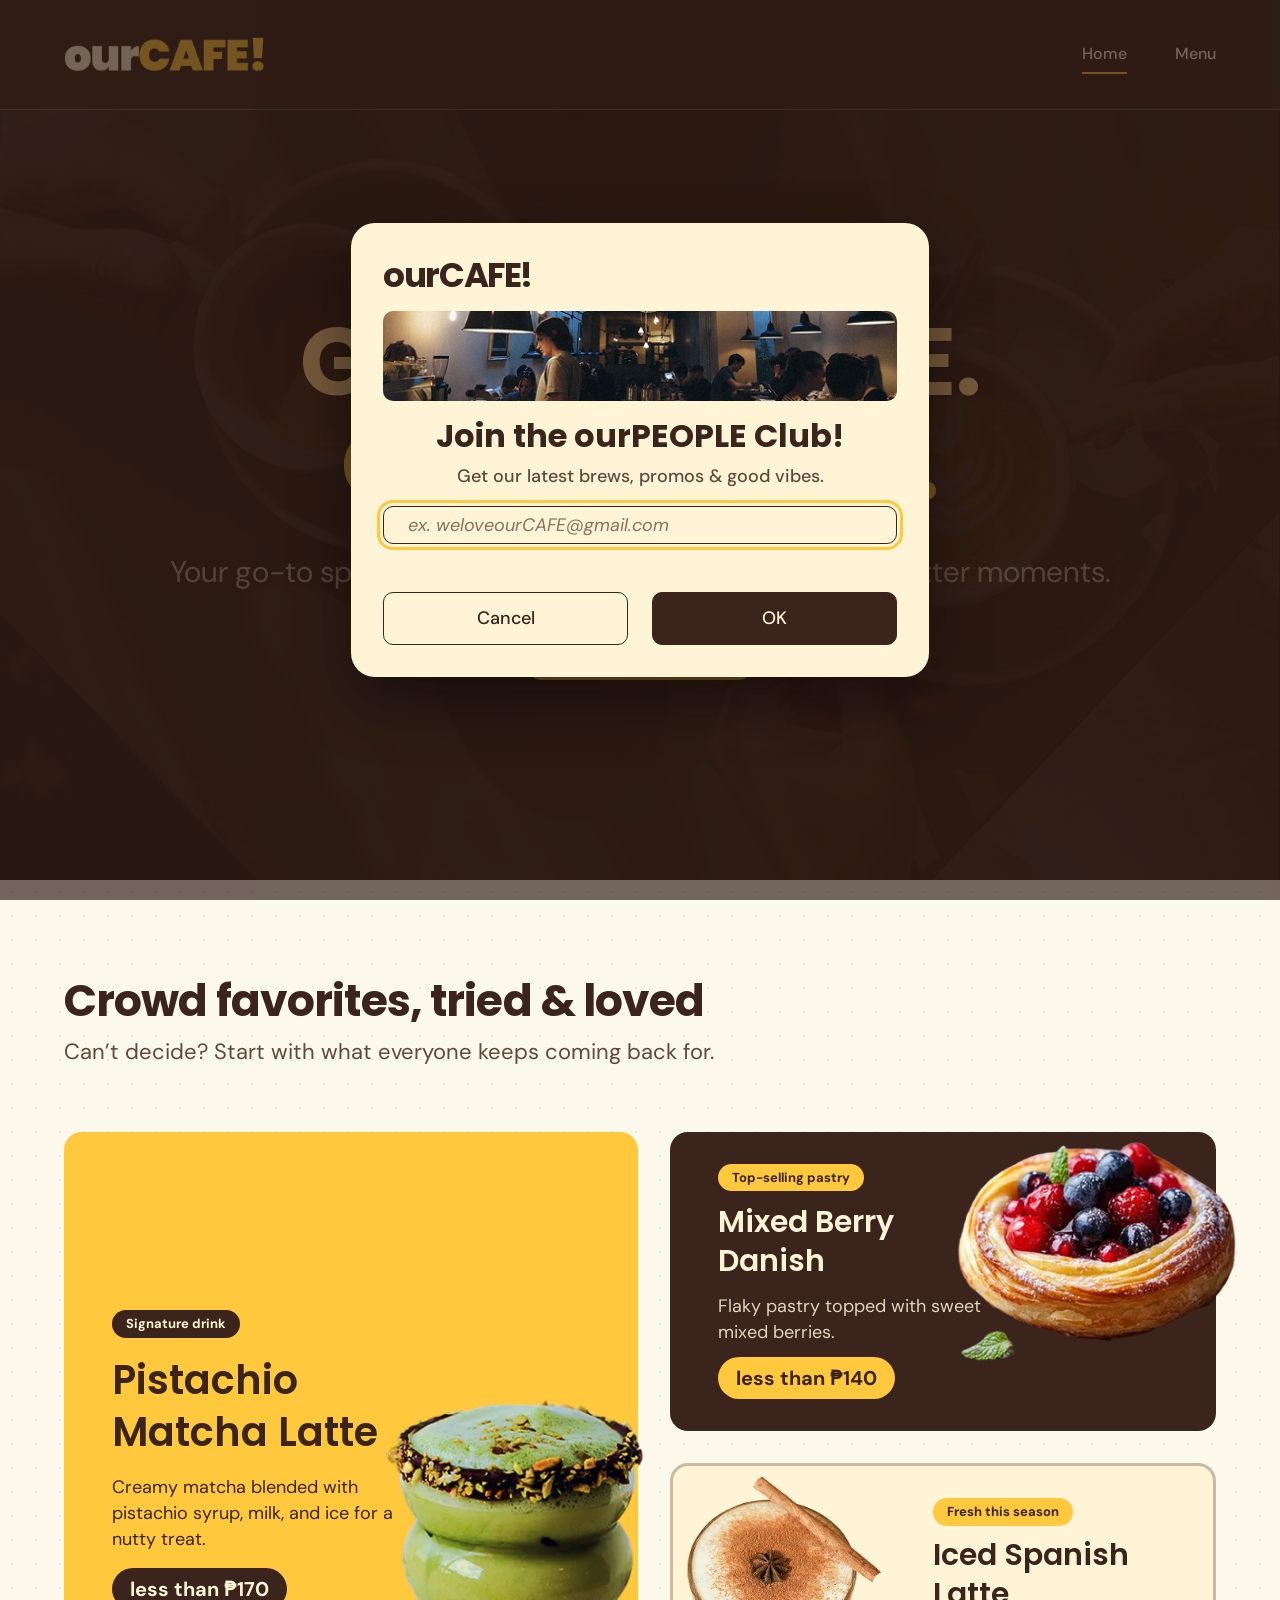
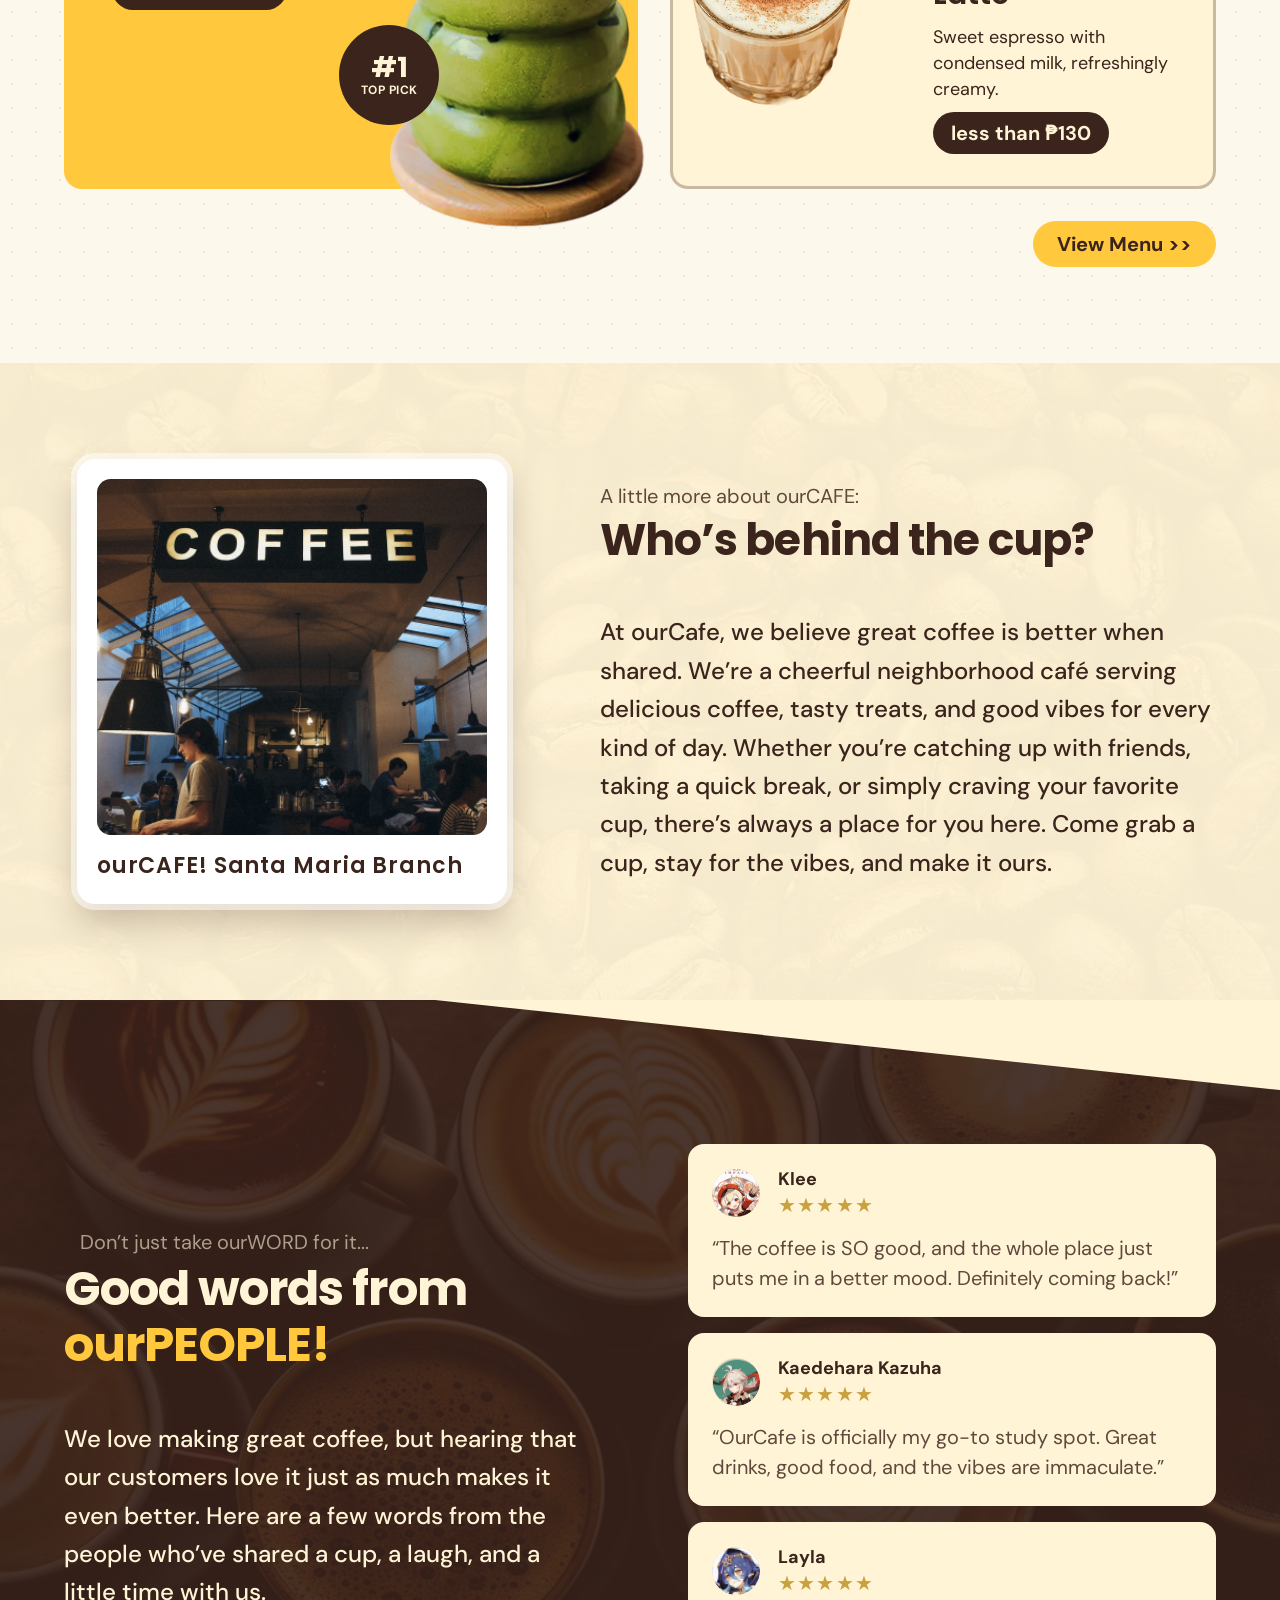
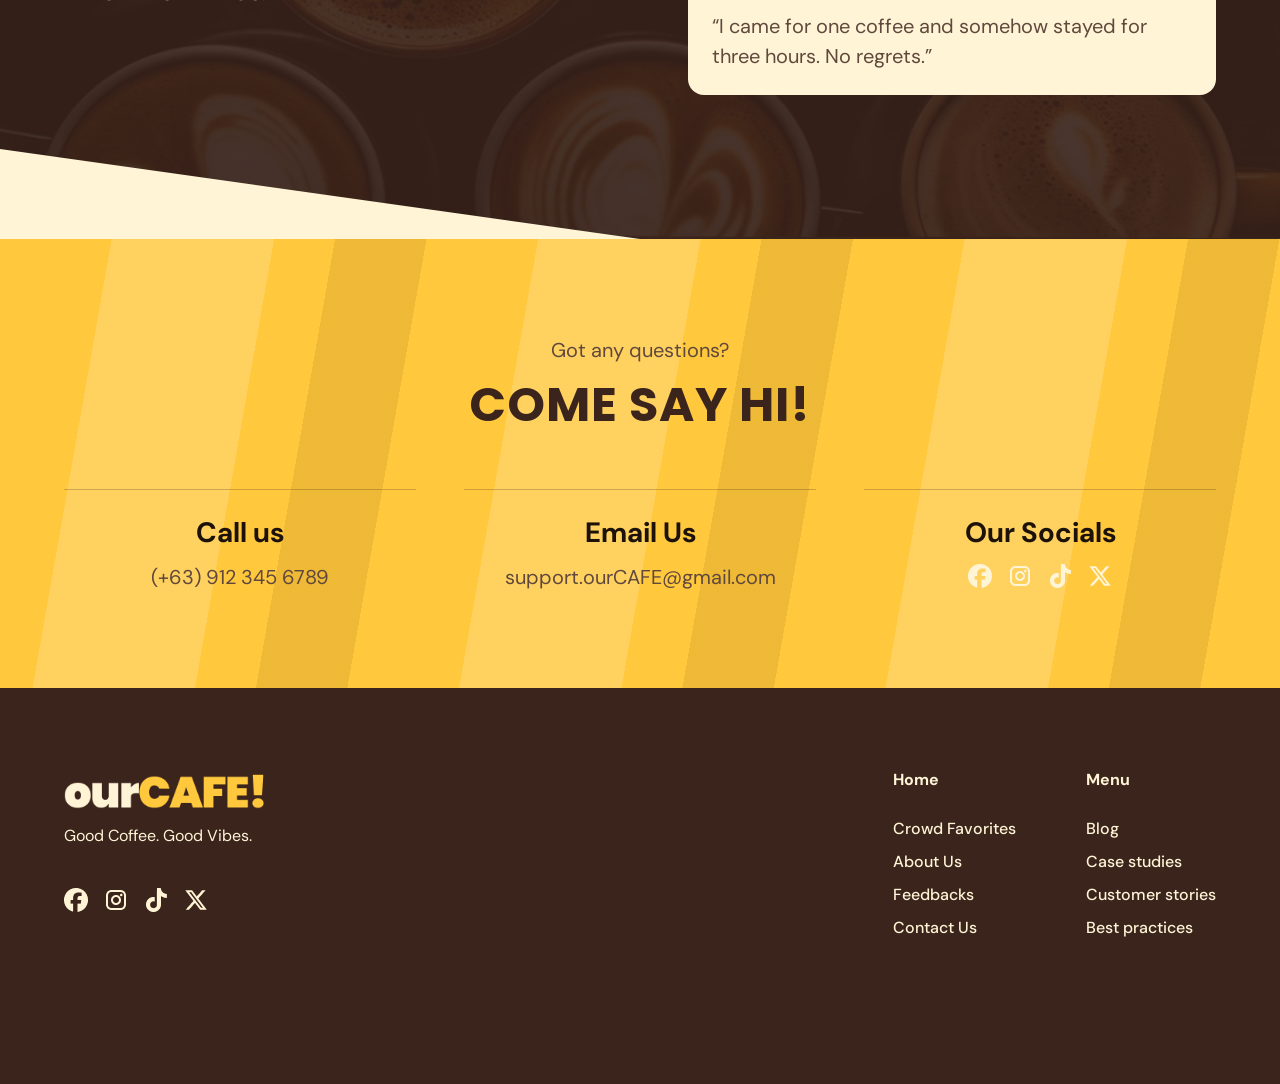
==== commit 2414d56b: "added modal feature & fixed links" ====
--- a/index.html
+++ b/index.html
@@ -5,6 +5,9 @@
   <meta name="viewport" content="width=device-width, initial-scale=1">
   <meta name="description" content="ourCAFE! is a cheerful neighborhood café serving good coffee, good food, and good vibes.">
   <title>Home | ourCAFE!</title>
+  <link rel="preconnect" href="https://fonts.googleapis.com">
+  <link rel="preconnect" href="https://fonts.gstatic.com" crossorigin>
+  <link href="https://fonts.googleapis.com/css2?family=Poppins:wght@600;700&family=DM+Sans:wght@400;500;700&display=swap" rel="stylesheet">
   <link rel="stylesheet" href="style.css">
 </head>
 <body class="home-page" onscroll="updateHeader()">
@@ -61,8 +64,6 @@
             <h3 class="fav-name">Pistachio Matcha Latte</h3>
             <p class="fav-desc">Creamy matcha blended with pistachio syrup, milk, and ice for a nutty treat.</p>
             <span class="price-pill price-dark">less than ₱170</span>
-            <button type="button" class="customize-btn" id="customize-pistachio" onclick="customizeItem('pistachio')">Customize ›</button>
-            <p class="fav-options" id="options-pistachio">Pick your size, sweetness, and add-ons when you order.</p>
           </div>
           <img src="assets/matcha_fave.png" alt="Pistachio Matcha Latte" class="fav-img" id="img-pistachio">
           <div class="top-pick" aria-label="Number one top pick"><strong>#1</strong><span>TOP PICK</span></div>
@@ -76,8 +77,6 @@
               <h3 class="fav-name">Mixed Berry Danish</h3>
               <p class="fav-desc">Flaky pastry topped with sweet mixed berries.</p>
               <span class="price-pill price-yellow">less than ₱140</span>
-              <button type="button" class="customize-btn" id="customize-danish" onclick="customizeItem('danish')">Customize ›</button>
-              <p class="fav-options" id="options-danish">Pick your size, sweetness, and add-ons when you order.</p>
             </div>
             <img src="assets/berries_fave.png" alt="Mixed Berry Danish" class="fav-img" id="img-danish">
           </article>
@@ -89,8 +88,6 @@
               <h3 class="fav-name">Iced Spanish Latte</h3>
               <p class="fav-desc">Sweet espresso with condensed milk, refreshingly creamy.</p>
               <span class="price-pill price-dark">less than ₱130</span>
-              <button type="button" class="customize-btn" id="customize-latte" onclick="customizeItem('latte')">Customize ›</button>
-              <p class="fav-options" id="options-latte">Pick your size, sweetness, and add-ons when you order.</p>
             </div>
           </article>
 
@@ -201,15 +198,16 @@
         <article class="contact-item">
           <h3>Our Socials</h3>
           <div class="social">
-            <a href="#" class="social-icon" aria-label="Facebook"><img src="assets/facebook_logo.png" alt="Facebook"></a>
-            <a href="#" class="social-icon" aria-label="Instagram"><img src="assets/instagram_logo.png" alt="Instagram"></a>
-            <a href="#" class="social-icon" aria-label="TikTok"><img src="assets/tiktok_logo.png" alt="TikTok"></a>
-            <a href="#" class="social-icon" aria-label="X"><img src="assets/twitter_logo.png" alt="X (Twitter)"></a>
+            <a href="https://www.facebook.com" class="social-icon" aria-label="Facebook"><img src="assets/facebook_logo.png" alt="Facebook"></a>
+            <a href="https://www.instagram.com" class="social-icon" aria-label="Instagram"><img src="assets/instagram_logo.png" alt="Instagram"></a>
+            <a href="https://www.tiktok.com" class="social-icon" aria-label="TikTok"><img src="assets/tiktok_logo.png" alt="TikTok"></a>
+            <a href="https://x.com" class="social-icon" aria-label="X"><img src="assets/twitter_logo.png" alt="X (Twitter)"></a>
+
           </div>
         </article>
 
       </div>
-
+      
     </section>
 
   </main>
@@ -257,6 +255,29 @@
 
   </footer>
 
+    <!-- ---------- NEWSLETTER MODAL ---------- -->
+  <div class="modal-overlay" id="newsletterModal" onclick="closeNewsletter(event)">
+
+    <div class="modal" role="dialog" aria-modal="true" aria-labelledby="newsletterTitle">
+
+      <div class="modal-logo" aria-label="ourCAFE!">ourCAFE!</div>
+      <img src="assets/cafe_modal.png" alt="Inside the ourCAFE! cafe" class="modal-img">
+
+      <h2 class="modal-title" id="newsletterTitle">Join the ourPEOPLE Club!</h2>
+      <p class="modal-sub">Get our latest brews, promos &amp; good vibes.</p>
+
+      <input type="email" class="modal-input" id="newsletterEmail" placeholder="ex. weloveourCAFE@gmail.com" aria-label="Email address" autocomplete="email">
+      <p class="modal-msg" id="newsletterMsg" role="status"></p>
+
+      <div class="modal-actions">
+        <button type="button" class="modal-btn modal-cancel" id="newsletterCancel" onclick="closeNewsletter()">Cancel</button>
+        <button type="button" class="modal-btn modal-ok" id="newsletterOk" onclick="submitNewsletter()">OK</button>
+      </div>
+
+    </div>
+
+  </div>
+
   <!-- script.js -->
   <script src="script.js"></script>
 
--- a/style.css
+++ b/style.css
@@ -2,7 +2,7 @@
    ourCAFE! — style.css
    1. Variables   2. Base   3. Shared   4. Header   5. Hero
    6. Favorites   7. About   8. Testimonials   9. Contact
-   10. Footer     11. Responsive
+   10. Footer     11. Newsletter Modal 12. Responsive
    ========================================================================== */
 
 
@@ -507,35 +507,6 @@
   color: var(--brown);
 }
 
-/* Button (customize) */
-.customize-btn {
-  background: none;
-  border: 0;
-  padding: 0;
-  font: inherit;
-  font-weight: 700;
-  font-size: 16px;
-  color: inherit;
-  cursor: pointer;
-}
-
-.customize-btn:hover {
-  text-decoration: underline;
-}
-
-.fav-options {
-  display: none;
-  font-size: 15px;
-  padding: 10px 14px;
-  border-radius: 10px;
-  background: rgba(255, 255, 255, 0.45);
-  color: inherit;
-}
-
-.fav-dark .fav-options {
-  background: rgba(255, 244, 214, 0.12);
-}
-
 /* badge (#1) */
 .top-pick {
   position: absolute;
@@ -883,8 +854,134 @@
   color: var(--yellow);
 }
 
-
-/* ----- 11. RESPONSIVE ----- */
+/* ----- 11. NEWSLETTER MODAL ----- */
+.modal-overlay {
+  display: none;                
+  position: fixed;
+  inset: 0;
+  z-index: 100;
+  align-items: center;
+  justify-content: center;
+  padding: var(--space-3);
+  background: rgba(42, 24, 18, 0.65);
+}
+
+.modal {
+  width: min(100%, 578px);
+  min-height: 443px;      
+  max-height: 100%;
+  overflow-y: auto;
+  background: var(--cream);
+  color: var(--brown);
+  border-radius: 24px;
+  padding: var(--space-4);
+  box-shadow: 0 24px 60px rgba(0, 0, 0, 0.45);
+}
+
+.modal-input {
+  width: 100%;            
+  height: 36.18px;
+  padding: 0 var(--space-3);
+  margin-top: var(--space-4);
+}
+
+.modal-logo {
+  width: 170px;
+  height: 40px;
+  display: flex;
+  align-items: center;
+  font-family: var(--font-display);
+  font-weight: 700;
+  font-size: 34px;
+  line-height: 1;
+  letter-spacing: -0.04em;
+  white-space: nowrap;
+  color: var(--brown);
+}
+
+.modal-img {
+  width: 100%;
+  height: 90px;
+  margin-top: var(--space-2);
+  object-fit: cover;
+  border-radius: 10px;
+}
+
+.modal-title {
+  margin-top: var(--space-2);
+  text-align: center;
+  font-family: var(--font-display);
+  font-weight: 700;
+  font-size: clamp(24px, 4vw, 32px);
+  line-height: 1.2;
+}
+
+.modal-sub {
+  margin-top: var(--space-1);
+  text-align: center;
+  font-weight: 500;
+  font-size: 18px;
+  color: var(--warm-brown);
+}
+
+.modal-input {
+  display: block;
+  width: 100%;
+  margin-top: var(--space-2);
+  padding: 18px var(--space-3);
+  font: inherit;
+  font-size: 18px;
+  color: var(--brown);
+  background: var(--cream);
+  border: 1.5px solid var(--brown);
+  border-radius: 10px;
+}
+
+.modal-input::placeholder {
+  font-style: italic;
+  color: var(--muted-brown);
+}
+
+.modal-msg {
+  min-height: 24px;
+  margin-top: var(--space-1);
+  font-size: 15px;
+  font-weight: 500;
+  text-align: center;
+}
+
+.modal-actions {
+  display: flex;
+  gap: var(--space-3);
+  margin-top: var(--space-2);
+}
+
+.modal-btn {
+  flex: 1;
+  padding: 12px var(--space-2);
+  font: inherit;
+  font-weight: 500;
+  font-size: 18px;
+  border: 1.5px solid var(--brown);
+  border-radius: 10px;
+  cursor: pointer;
+  transition: transform 0.15s ease, background-color 0.15s ease;
+}
+
+.modal-btn:hover {
+  transform: translateY(-2px);
+}
+
+.modal-cancel {
+  background: var(--cream);
+  color: var(--brown);
+}
+
+.modal-ok {
+  background: var(--brown);
+  color: var(--cream);
+}
+/* ----- 12. RESPONSIVE ----- */
 
 /* Desktop: keep nav visible */
 @media (min-width: 901px) {
@@ -1123,6 +1220,29 @@
     margin-top: var(--space-4);
   }
 
+  /* Newsletter modal */
+  .modal {
+    padding: var(--space-3);
+  }
+
+  .modal-logo {
+    height: 36px;
+    font-size: 36px;
+  }
+
+  .modal-img {
+    height: 96px;
+  }
+
+  .modal-input {
+    margin-top: var(--space-3);
+    padding: 14px var(--space-2);
+  }
+
+  .modal-actions {
+    gap: var(--space-2);
+  }
+
   /* Footer */
   .footer {
     padding: var(--space-8) var(--page-pad) var(--space-12);
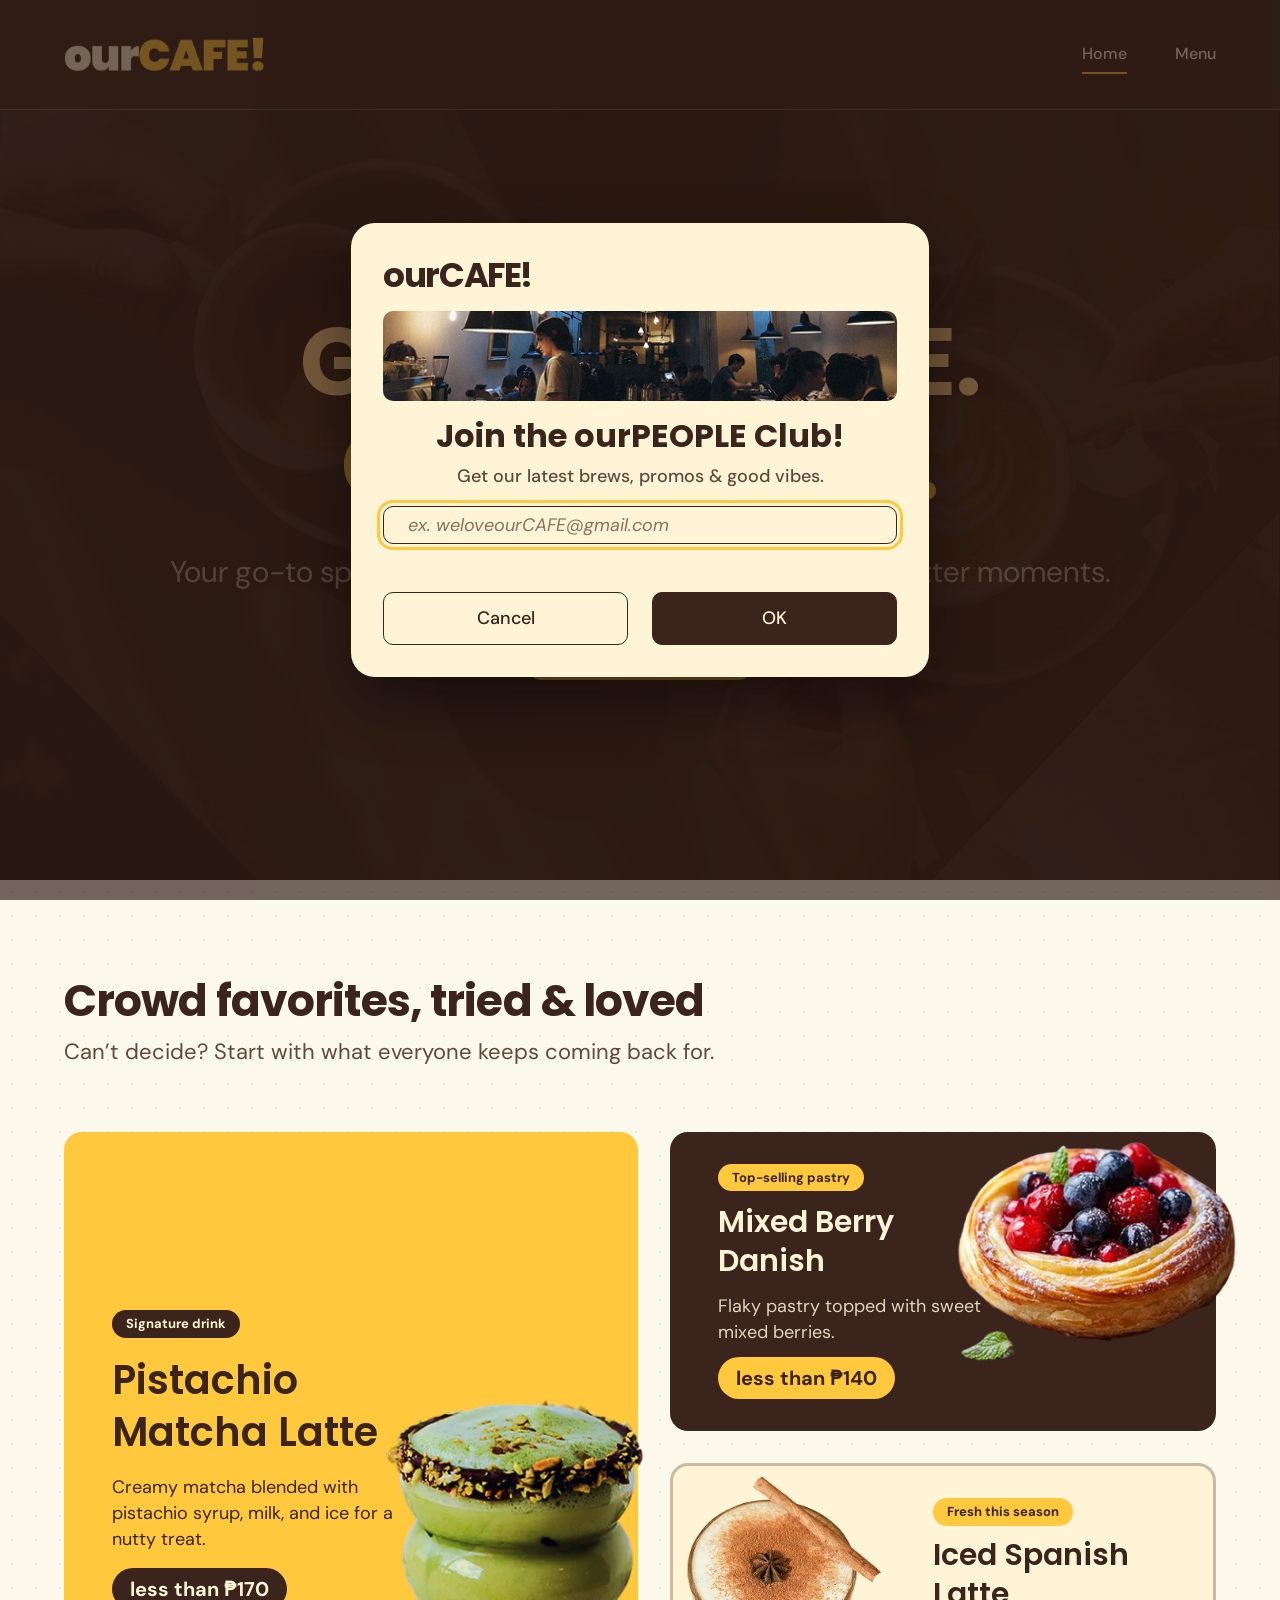
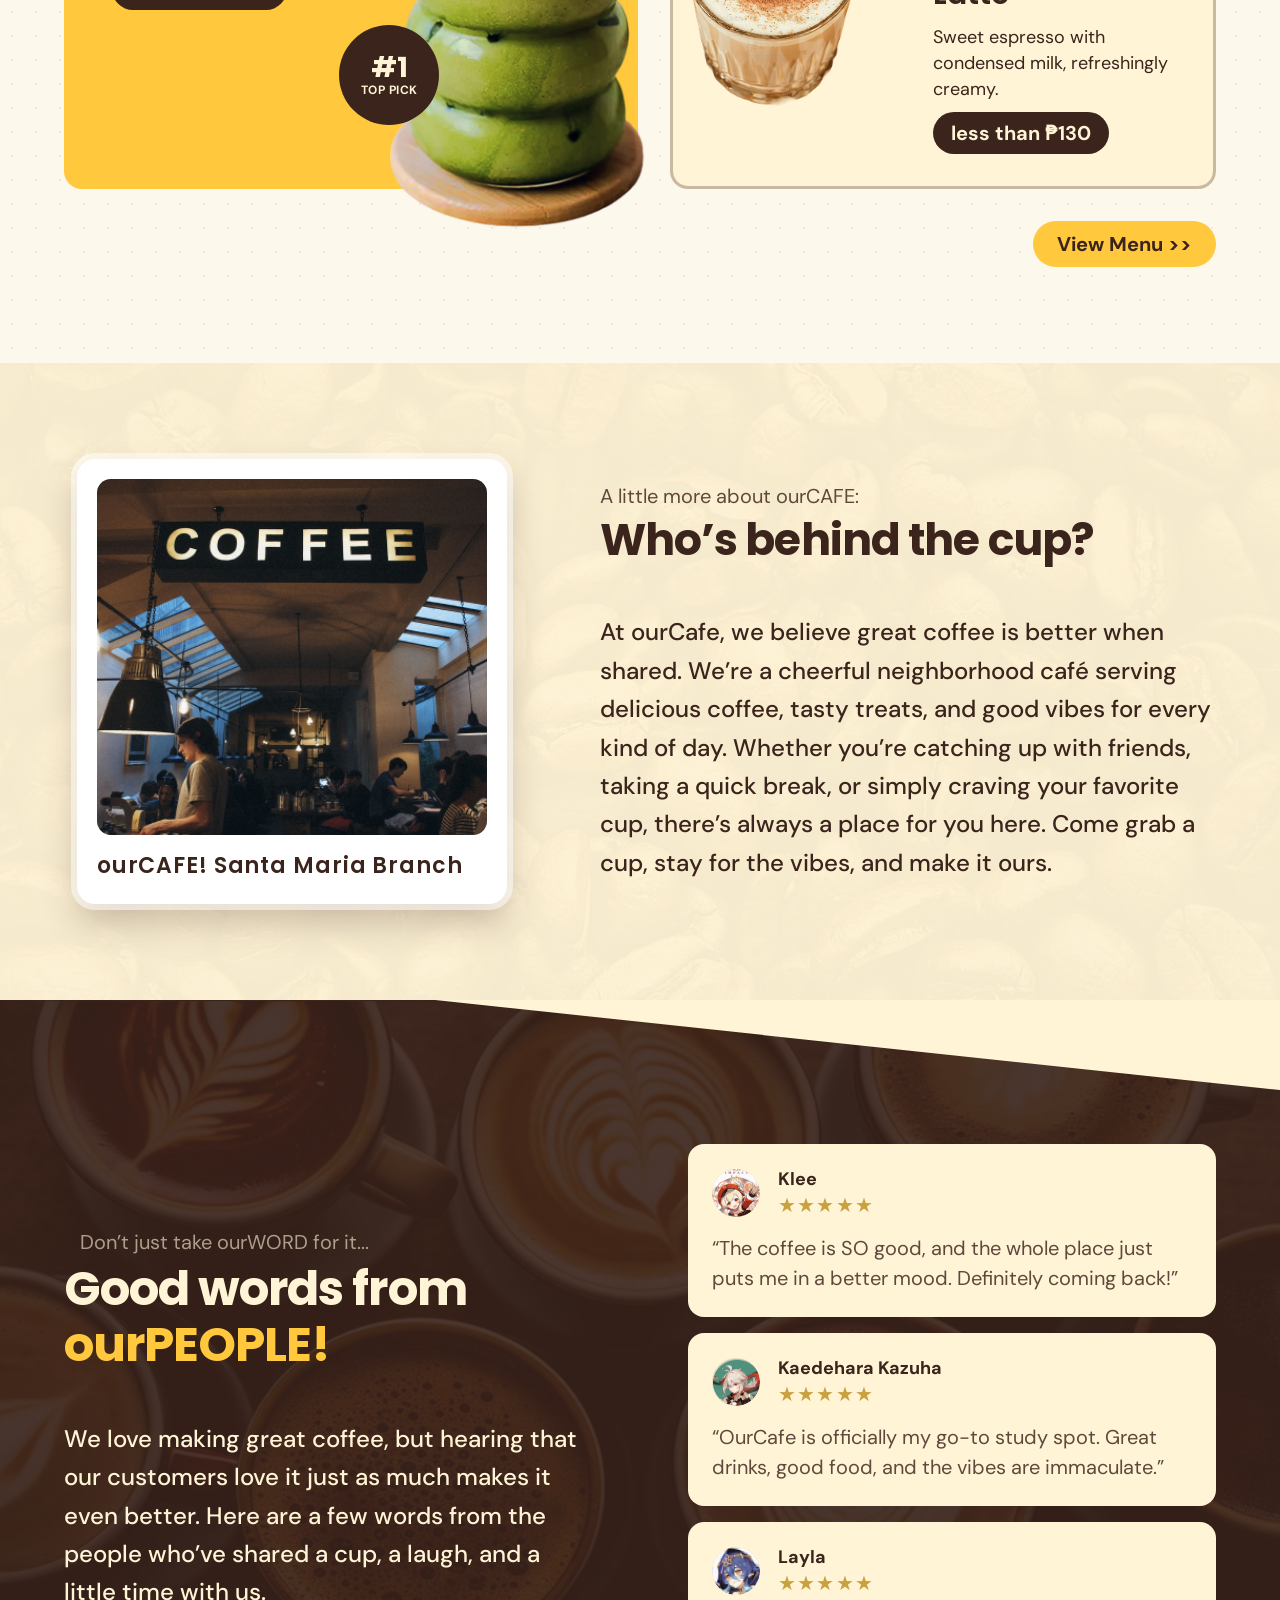
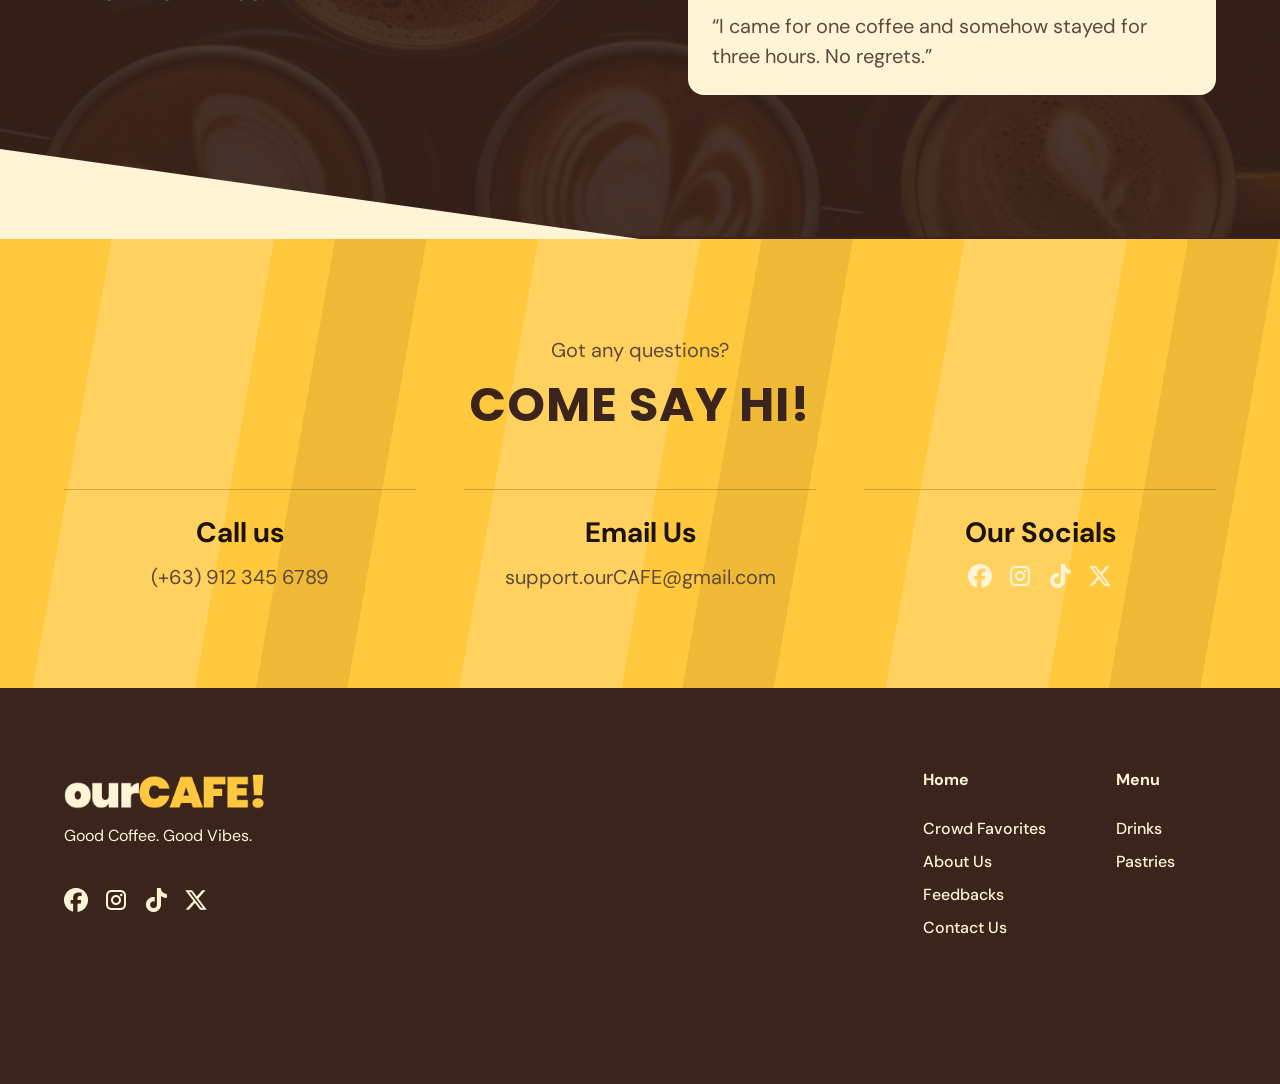
==== commit a64400a9: "Add popup animation, fix footer and href" ====
--- a/index.html
+++ b/index.html
@@ -243,10 +243,8 @@
 
         <div class="footer-col">
           <h4>Menu</h4>
-          <a href="menu.html">Blog</a>
-          <a href="menu.html">Case studies</a>
-          <a href="menu.html">Customer stories</a>
-          <a href="menu.html">Best practices</a>
+          <a href="menu.html#menuTabs">Drinks</a>
+          <a href="menu.html#foodRowHead">Pastries</a>
         </div>
 
       </nav>
--- a/style.css
+++ b/style.css
@@ -981,6 +981,57 @@
   background: var(--brown);
   color: var(--cream);
 }
+
+.modal-ok {
+  background: var(--brown);
+  color: var(--cream);
+}
+
+/* Modal slides up when it appears */
+.modal-overlay {
+  animation: modalFade 0.3s ease-out;
+}
+
+.modal {
+  animation: modalSlideUp 0.4s ease-out;
+}
+
+@keyframes modalFade {
+  from { opacity: 0; }
+  to   { opacity: 1; }
+}
+
+@keyframes modalSlideUp {
+  from { transform: translateY(60px); opacity: 0; }
+  to   { transform: translateY(0);    opacity: 1; }
+}
+
+/* Modal slides down when closing (class added by JS) */
+.modal-overlay.closing {
+  animation: modalFadeOut 0.3s ease-in forwards;
+}
+
+.modal-overlay.closing .modal {
+  animation: modalSlideDown 0.3s ease-in forwards;
+}
+
+@keyframes modalFadeOut {
+  from { opacity: 1; }
+  to   { opacity: 0; }
+}
+
+@keyframes modalSlideDown {
+  from { transform: translateY(0);    opacity: 1; }
+  to   { transform: translateY(60px); opacity: 0; }
+}
+
+@media (prefers-reduced-motion: reduce) {
+  .modal-overlay,
+  .modal {
+    animation: none;
+  }
+}
+
 /* ----- 12. RESPONSIVE ----- */
 
 /* Desktop: keep nav visible */
@@ -1270,4 +1321,382 @@
   .footer-col {
     max-width: none;
   }
-}+}
+
+/* ==========================================================================
+   ADDED CODE: MENU PAGE STYLES
+   Paste this at the very END of your style.css (below everything else).
+   ========================================================================== */
+
+/* ----- MENU HERO ----- */
+.menu-hero {
+  display: grid;
+  grid-template-columns: 1.1fr 1fr;
+  align-items: center;
+  gap: var(--space-6);
+  min-height: 600px;
+  padding: var(--space-10) var(--page-pad);
+  background: var(--yellow);
+}
+
+.menu-hero-title {
+  font-family: var(--font-display);
+  font-weight: 700;
+  font-size: clamp(44px, 6vw, 80px);
+  line-height: 1.08;
+  text-transform: uppercase;
+  color: var(--brown);
+}
+
+.menu-hero-text {
+  margin-top: var(--space-3);
+  font-size: 22px;
+}
+
+.menu-mood-question {
+  margin-top: var(--space-4);
+  font-family: var(--font-display);
+  font-weight: 600;
+  font-size: 24px;
+}
+
+.mood-cards {
+  display: flex;
+  flex-wrap: wrap;
+  gap: 12px;
+  margin-top: var(--space-2);
+}
+
+.mood-card {
+  background: var(--cream);
+  border-radius: 12px;
+  padding: 12px 18px;
+  text-decoration: none;
+  transition: transform 0.15s ease;
+}
+
+.mood-card:hover {
+  transform: translateY(-3px);
+}
+
+.mood-card strong {
+  display: block;
+  font-size: 18px;
+}
+
+.mood-card span {
+  font-size: 14px;
+  color: var(--muted-brown);
+}
+
+/* Hero picture side */
+.menu-hero-art {
+  position: relative;
+  display: flex;
+  justify-content: center;
+}
+
+.menu-hero-img {
+  width: 80%;
+  height: auto;
+}
+
+.menu-hero-img {
+  width: 125%;
+  max-width: none;
+  height: auto;
+}
+
+
+/* ----- MENU BANNER ----- */
+.menu-banner {
+  display: flex;
+  align-items: center;
+  justify-content: space-between;
+  gap: var(--space-4);
+  padding: var(--space-8) var(--page-pad);
+  background: var(--brown-deep);
+  color: var(--cream);
+}
+
+.menu-banner-title {
+  font-family: var(--font-display);
+  font-weight: 700;
+  font-size: clamp(36px, 5vw, 56px);
+}
+
+.menu-banner-sub {
+  margin-top: var(--space-2);
+  font-size: 18px;
+}
+
+.combo-pills {
+  display: flex;
+  flex-wrap: wrap;
+  gap: 12px;
+  margin-top: var(--space-2);
+}
+
+.combo-pill {
+  background: var(--cream);
+  color: var(--brown);
+  font-weight: 700;
+  font-size: 14px;
+  padding: 6px 16px;
+  border-radius: 999px;
+  transition: transform 0.2s ease, background-color 0.2s ease;
+}
+
+.combo-pill:hover {
+  background: var(--yellow);
+  transform: translateY(-2px);
+} 
+
+.full-menu-btn {
+  background: var(--yellow);
+  color: var(--brown);
+  font-weight: 700;
+  font-size: 18px;
+  text-decoration: none;
+  padding: 10px 24px;
+  border-radius: 999px;
+  white-space: nowrap;
+  transition: transform 0.2s ease, background-color 0.2s ease, box-shadow 0.2s ease;
+}
+
+.full-menu-btn:hover {
+  background: var(--cream);
+  transform: translateY(-3px);
+  box-shadow: 0 8px 16px rgba(0, 0, 0, 0.3);
+}
+
+.full-menu-btn:active {
+  transform: translateY(0);
+}
+
+/* ----- FILTER TABS ----- */
+.menu-tabs {
+  display: flex;
+  flex-wrap: wrap;
+  gap: 12px;
+  padding: var(--space-2) var(--page-pad);
+  background: var(--cream);
+}
+
+.tab-btn {
+  font: inherit;
+  font-weight: 700;
+  padding: 10px 22px;
+  border: 0;
+  border-radius: 999px;
+  background: var(--white);
+  color: var(--brown);
+  cursor: pointer;
+}
+
+.tab-btn:hover {
+  background: var(--peach);
+}
+
+.tab-btn.active {
+  background: var(--brown);
+  color: var(--cream);
+}
+
+
+/* ----- SPECIALTIES ----- */
+.specialties {
+  padding: var(--space-10) var(--page-pad);
+  background: var(--white);
+}
+
+.specialties-head {
+  display: flex;
+  align-items: flex-end;
+  justify-content: space-between;
+  gap: var(--space-3);
+  margin-bottom: var(--space-2);
+}
+
+.arrow-btns {
+  display: flex;
+  gap: 12px;
+}
+
+.arrow-btn {
+  width: 48px;
+  height: 48px;
+  border: 0;
+  border-radius: 12px;
+  background: var(--cream);
+  color: var(--brown);
+  font-size: 24px;
+  cursor: pointer;
+}
+
+.arrow-btn.arrow-dark {
+  background: var(--brown);
+  color: var(--cream);
+}
+
+.row-head {
+  display: flex;
+  justify-content: flex-end;
+  margin-bottom: var(--space-2);
+}
+
+.arrow-btn {
+  transition: transform 0.2s ease, background-color 0.2s ease;
+}
+
+.arrow-btn:hover {
+  background: var(--yellow);
+  transform: scale(1.1);
+}
+
+.arrow-btn.arrow-dark:hover {
+  background: var(--warm-brown);
+  color: var(--cream);
+}
+
+.arrow-btn:active {
+  transform: scale(0.95);
+}
+
+.card-row {
+  display: flex;
+  scroll-behavior: smooth;
+  align-items: flex-end;
+  gap: var(--space-3);
+  overflow-x: auto;
+  scroll-snap-type: x none;
+  padding-top: 10px;
+  padding-bottom: var(--space-2);
+  padding-right: var(--page-pad);
+  margin-right: calc(var(--page-pad) * -1);
+  margin-bottom: var(--space-4);
+  scrollbar-color: var(--brown) var(--cream);
+}
+
+.menu-card {
+  flex: 0 0 300px;
+  height: 390px;
+  scroll-snap-align: start;
+  cursor: pointer;
+  transition: transform 0.25s ease;
+}
+
+.menu-card:hover {
+  transform: translateY(-10px) scale(1.03);
+}
+
+.menu-card-img {
+  width: 100%;
+  height: 100%;
+  object-fit: contain;
+  object-position: bottom;
+  transition: filter 0.25s ease;
+}
+
+.menu-card:hover .menu-card-img {
+  filter: drop-shadow(0 14px 18px rgba(58, 36, 28, 0.3));
+}
+
+/* ----- VISIT CTA ----- */
+.visit {
+  padding: 40px var(--page-pad);
+  background: var(--cream);
+}
+
+.visit-banner {
+  position: relative;
+  max-width: 1152px;
+  margin: 0 auto;
+}
+
+.visit-banner-img {
+  width: 100%;
+  height: auto;
+}
+
+.visit-btn-link {
+  position: absolute;
+  left: 5%;
+  top: 67%;
+  width: 13%;
+  height: 12%;
+  display: block;
+}
+
+.visit-btn-img {
+  width: 100%;
+  height: 100%;
+  object-fit: contain;
+  transition: transform 0.15s ease, filter 0.15s ease;
+}
+
+.visit-btn-link:hover .visit-btn-img {
+  transform: translateY(-3px);
+  filter: brightness(1.15);
+}
+
+/* ----- MENU PAGE: MOBILE ----- */
+@media (max-width: 900px) {
+  .menu-hero {
+    grid-template-columns: 1fr;
+    gap: var(--space-3);
+  }
+
+  .menu-hero-text-side {
+    display: contents;
+  }
+
+  .menu-hero-art {
+    order: 1;
+    justify-content: center;
+  }
+
+  .menu-mood-question,
+  .mood-cards {
+    order: 2;
+  }
+
+  .menu-hero-circle {
+    width: 100%;
+    max-width: 380px;
+    margin: 0 auto;
+  }
+
+  .hero-img-wrap,
+  .menu-hero-img {
+    width: 100%;
+  }
+
+  .mood-cards {
+    display: grid;
+    grid-template-columns: 1fr 1fr;
+  }
+
+  .menu-banner {
+    flex-direction: column;
+    align-items: flex-start;
+  }
+
+  .specialties-head {
+    flex-direction: column;
+    align-items: flex-start;
+  }
+
+    /* the mobile banner image has no button, so hide the overlay button */
+  .visit-btn-link {
+    display: none;
+  }
+
+  .visit-banner {
+    max-width: 420px;
+  }
+
+  .row-head {
+    justify-content: flex-start;
+  }
+}
